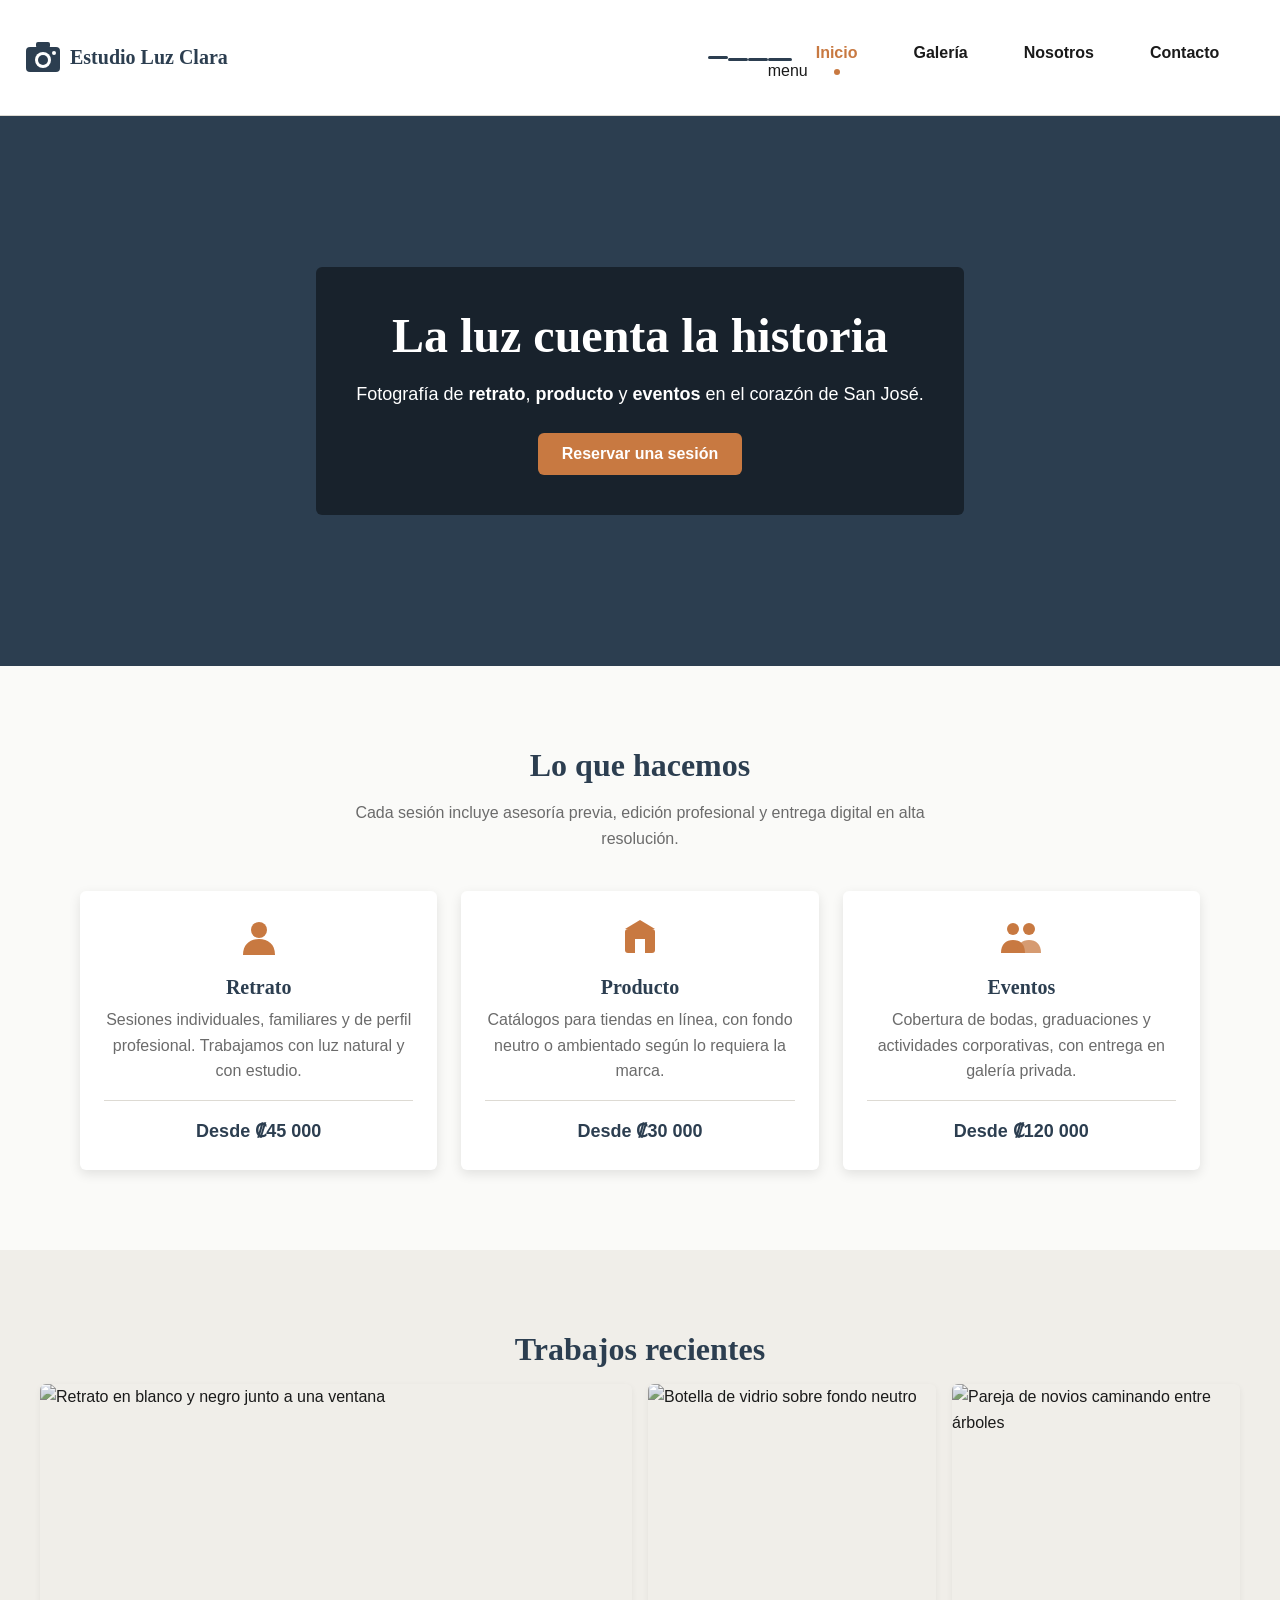
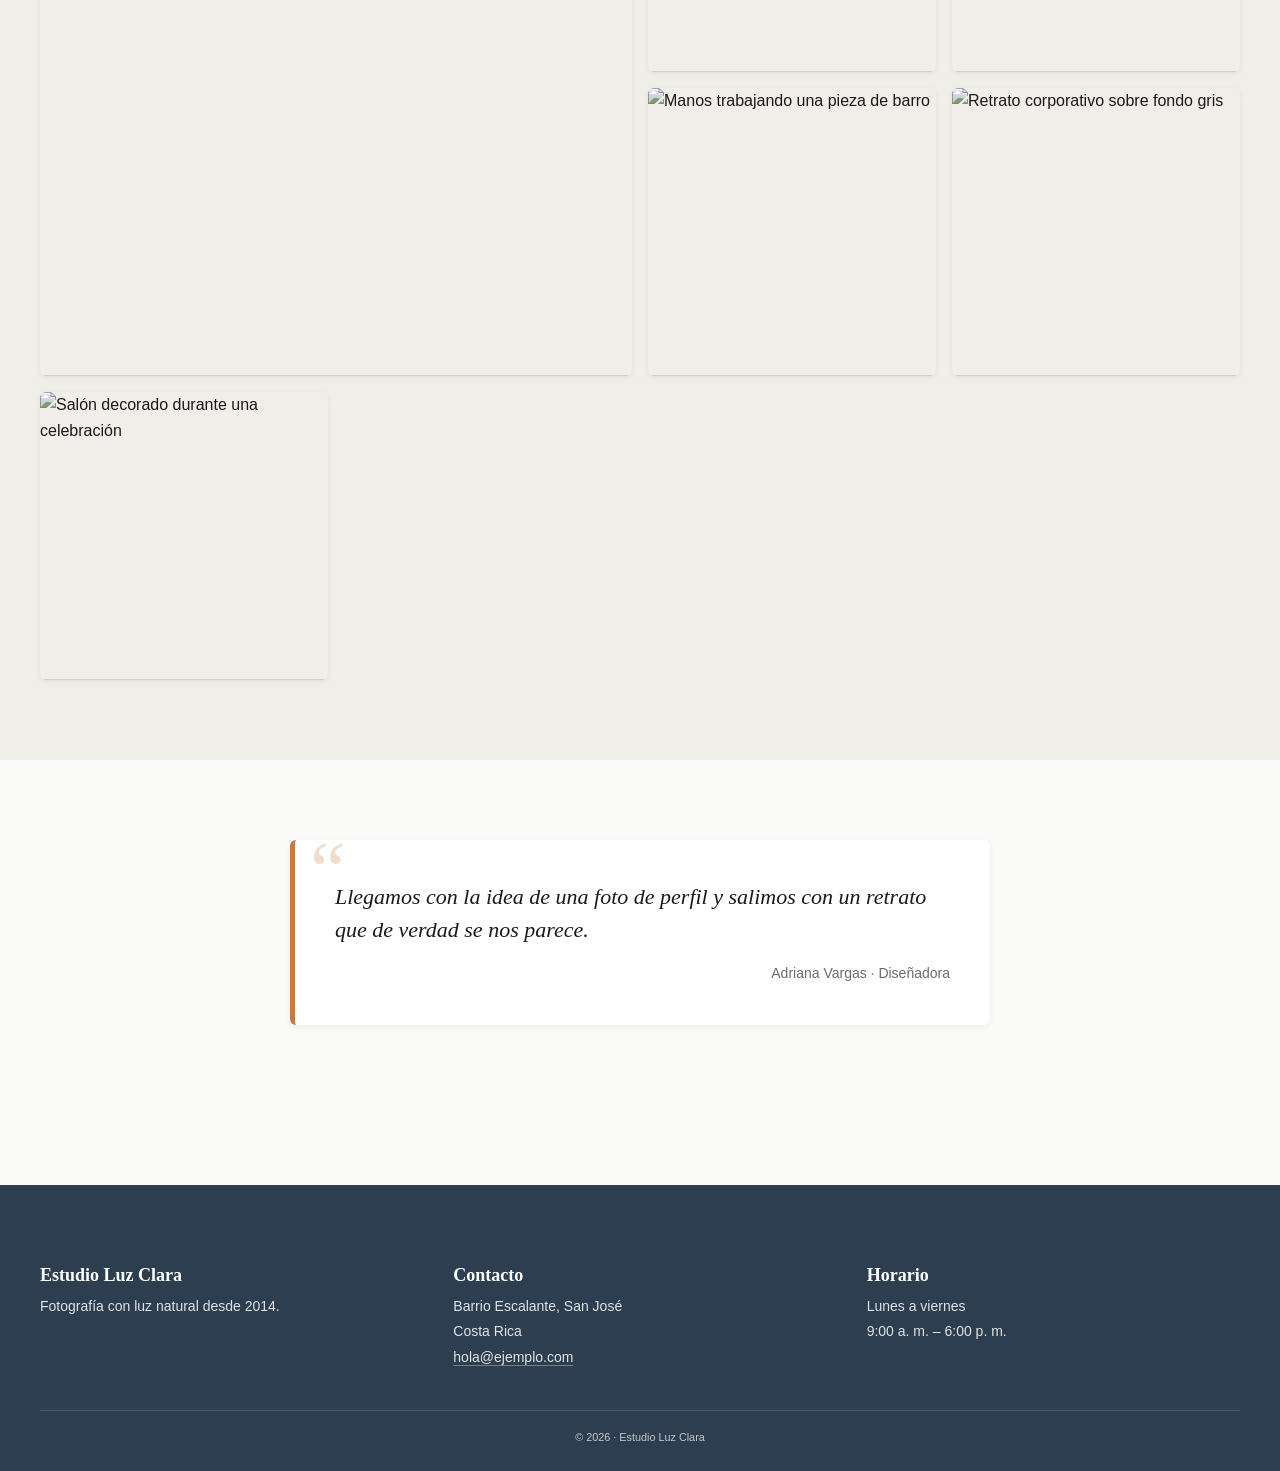
==== unidad-04-responsivo/luz-clara/index.html @ 64410c15 "Agrego imágenes sitio Luz Clara" ====
<!DOCTYPE html>
<html lang="es">

<head>
  <meta charset="UTF-8">
  <meta name="viewport" content="width=device-width, initial-scale=1.0">
  <meta name="author" content="Naomi Cantillo">
  <meta name="description" content="Estudio Luz Clara: fotografía de retrato, producto y eventos en San José.">
  <meta name="keywords" content="fotografía, estudio, retrato, producto, eventos, Costa Rica">

  <title>Inicio | Estudio Luz Clara</title>

  <link rel="icon" href="recursos/favicon.png" type="image/png">
  <link rel="stylesheet" href="css/estilos.css">
</head>

<body>

  <!-- CABECERA · se repite igual en las tres páginas -->
  <header id="cabecera" class="cabecera">

    <a href="index.html" class="logo">
      <!-- LOGO EN SVG · dibujado con código, no es una imagen -->
      <svg class="logo-icono" width="38" height="38" viewBox="0 0 38 38"
           xmlns="http://www.w3.org/2000/svg" role="img"
           aria-label="Logo del Estudio Luz Clara: una cámara fotográfica">
        <rect x="2" y="9" width="34" height="25" rx="4" fill="currentColor"/>
        <rect x="12" y="4" width="14" height="6" rx="2" fill="currentColor"/>
        <circle cx="19" cy="22" r="8" fill="#FFFFFF"/>
        <circle cx="19" cy="22" r="5" fill="currentColor"/>
        <circle cx="30" cy="15" r="2" fill="#FFFFFF"/>
      </svg>
      <span class="logo-texto">Estudio Luz Clara</span>
    </a>

    <nav class="navegacion" aria-label="Navegación principal">
      <input type="checkbox" name="abrir-menu" id="abrir-menu" class="menu-control">
        <label for="abrir-menu" class="menu-boton"></label>
        <span class="menu-barra"></span>
        <span class="menu-barra"></span>
        <span class="menu-barra"></span>
        <span class="menu-barra">menu</span>
    </label>
      <ul class="menu">
        <li><a href="index.html" class="menu-enlace activo">Inicio</a></li>
        <li><a href="galeria.html" class="menu-enlace">Galería</a></li>
        <li><a href="nosotros.html" class="menu-enlace">Nosotros</a></li>
        <li><a href="contacto.html" class="menu-enlace">Contacto</a></li>
      </ul>
    </nav>

  </header>

  <main id="contenido">

    <!-- PORTADA · aquí se practica el fondo y la superposición -->
    <section id="portada" class="portada">
      <!--  MARCADOR DE IMAGEN
           La imagen de fondo se aplica desde el CSS, en la regla .portada
           Coloque en:  recursos/portada.jpg
           Recomendado: 1600 × 900 px, horizontal, con zonas oscuras -->

      <div class="portada-caja">
        <h1 class="portada-titulo">La luz cuenta la historia</h1>
        <p class="portada-bajada">
          Fotografía de <strong>retrato</strong>, <strong>producto</strong>
          y <strong>eventos</strong> en el corazón de San José.
        </p>
        <a href="contacto.html" class="boton boton-principal">Reservar una sesión</a>
      </div>
    </section>

    <!-- SERVICIOS · tres tarjetas · se maquetan con FLEXBOX -->
    <section id="servicios" class="seccion">
      <h2 class="seccion-titulo">Lo que hacemos</h2>
      <p class="seccion-entrada">
        Cada sesión incluye asesoría previa, edición profesional y entrega
        digital en alta resolución.
      </p>

      <div class="fila-servicios">

        <article class="tarjeta">
          <svg class="tarjeta-icono" width="44" height="44" viewBox="0 0 44 44"
               xmlns="http://www.w3.org/2000/svg" role="img"
               aria-label="Icono de retrato">
            <circle cx="22" cy="15" r="8" fill="currentColor"/>
            <path d="M6 40 C6 29 13 24 22 24 C31 24 38 29 38 40 Z" fill="currentColor"/>
          </svg>
          <h3 class="tarjeta-titulo">Retrato</h3>
          <p class="tarjeta-texto">
            Sesiones individuales, familiares y de perfil profesional.
            Trabajamos con luz natural y con estudio.
          </p>
          <p class="tarjeta-precio">Desde ₡45 000</p>
        </article>

        <article class="tarjeta">
          <svg class="tarjeta-icono" width="44" height="44" viewBox="0 0 44 44"
               xmlns="http://www.w3.org/2000/svg" role="img"
               aria-label="Icono de producto">
            <rect x="7" y="14" width="30" height="24" rx="3" fill="currentColor"/>
            <path d="M7 14 L22 5 L37 14 Z" fill="currentColor"/>
            <rect x="17" y="24" width="10" height="14" fill="#FFFFFF"/>
          </svg>
          <h3 class="tarjeta-titulo">Producto</h3>
          <p class="tarjeta-texto">
            Catálogos para tiendas en línea, con fondo neutro o ambientado
            según lo requiera la marca.
          </p>
          <p class="tarjeta-precio">Desde ₡30 000</p>
        </article>

        <article class="tarjeta">
          <svg class="tarjeta-icono" width="44" height="44" viewBox="0 0 44 44"
               xmlns="http://www.w3.org/2000/svg" role="img"
               aria-label="Icono de eventos">
            <circle cx="14" cy="14" r="6" fill="currentColor"/>
            <circle cx="30" cy="14" r="6" fill="currentColor"/>
            <path d="M2 38 C2 29 7 25 14 25 C21 25 26 29 26 38 Z" fill="currentColor"/>
            <path d="M18 38 C18 29 23 25 30 25 C37 25 42 29 42 38 Z" fill="currentColor" opacity="0.75"/>
          </svg>
          <h3 class="tarjeta-titulo">Eventos</h3>
          <p class="tarjeta-texto">
            Cobertura de bodas, graduaciones y actividades corporativas,
            con entrega en galería privada.
          </p>
          <p class="tarjeta-precio">Desde ₡120 000</p>
        </article>

      </div>
    </section>

    <!-- GALERÍA · seis imágenes · se maquetan con CSS GRID -->
    <section id="galeria" class="seccion seccion-alterna">
      <h2 class="seccion-titulo">Trabajos recientes</h2>

      <div class="rejilla-galeria">

        <!--  MARCADOR DE IMAGEN   recursos/foto-1.jpg  ·  800 × 600 px -->
        <figure class="galeria-pieza pieza-destacada">
         <source media="(min-width:1024)" srcset="recursos/foto01-grande.jpg">
         <source media="(min-width:400)" srcset="recursos/foto01-pequeña.jpg">
          <img src="recursos/foto01-grande.jpg" alt="Retrato en blanco y negro junto a una ventana"
               width="800" height="600">
          <figcaption class="galeria-pie">Retrato de estudio · 2026</figcaption>
        </figure>

        <!--  MARCADOR   recursos/foto-2.jpg  ·  600 × 600 px -->
        <figure class="galeria-pieza">
         <source media="(min-width:1024)" srcset="recursos/foto02-grande.jpg">
         <source media="(min-width:400)" srcset="recursos/foto02-pequeña.jpg">
          <img src="recursos/foto02-grande.jpg" alt="Botella de vidrio sobre fondo neutro"
               width="600" height="600">
          <figcaption class="galeria-pie">Producto · Cerámica local</figcaption>
        </figure>

        <!--  MARCADOR   recursos/foto-3.jpg  ·  600 × 600 px -->
        <figure class="galeria-pieza">
        <source media="(min-width:1024)" srcset="recursos/foto03-grande.jpg">
         <source media="(min-width:400)" srcset="recursos/foto03-pequeña.jpg">
          <img src="recursos/foto03-grande.jpg" alt="Pareja de novios caminando entre árboles"
               width="600" height="600">
          <figcaption class="galeria-pie">Boda · Escazú</figcaption>
        </figure>

        <!--  MARCADOR   recursos/foto-4.jpg  ·  600 × 600 px -->
        <figure class="galeria-pieza">
        <source media="(min-width:1024)" srcset="recursos/foto04-grande.jpg">
         <source media="(min-width:400)" srcset="recursos/foto04-pequeña.jpg">
          <img src="recursos/foto04-grande.jpg" alt="Manos trabajando una pieza de barro"
               width="600" height="600">
          <figcaption class="galeria-pie">Documental · Taller</figcaption>
        </figure>

        <!--  MARCADOR   recur3.jpgsos/foto-5.jpg  ·  600 × 600 px -->
        <figure class="galeria-pieza">
          <source media="(min-width:1024)" srcset="recursos/foto05-grande.jpg">
          <source media="(min-width:800)" srcset="recursos/foto05-mediana.jpg">
          <source media="(min-width:400)" srcset="recursos/foto05-pequeña.jpg">
          <img src="recursos/foto05-grande.jpg" alt="Retrato corporativo sobre fondo gris"
               width="600" height="600">
          <figcaption class="galeria-pie">Perfil profesional</figcaption>
        </figure>

        <!--  MARCADOR   recursos/foto-6.jpg  ·  600 × 600 px -->
        <figure class="galeria-pieza">
         <source media="(min-width:1024)" srcset="recursos/foto06-grande">
         <source media="(min-width:400)" srcset="recursos/foto06-grande">
          <img src="recursos/foto06-grande.jpg" alt="Salón decorado durante una celebración"
               width="600" height="600">
          <figcaption class="galeria-pie">Evento corporativo</figcaption>
        </figure>

      </div>
    </section>

    <!-- TESTIMONIO · aquí se practica la cita y el pseudo-elemento -->
    <section id="testimonio" class="seccion">
      <blockquote class="cita">
        <p class="cita-texto">
          Llegamos con la idea de una foto de perfil y salimos con un
          retrato que de verdad se nos parece.
        </p>
        <footer class="cita-autoria">Adriana Vargas · Diseñadora</footer>
      </blockquote>
    </section>

  </main>

  <!-- PIE · se repite igual en las tres páginas -->
  <footer id="pie" class="pie">
    <div class="pie-columnas">

      <div class="pie-bloque">
        <h2 class="pie-titulo">Estudio Luz Clara</h2>
        <p class="pie-texto">Fotografía con luz natural desde 2014.</p>
      </div>

      <div class="pie-bloque">
        <h2 class="pie-titulo">Contacto</h2>
        <address class="pie-datos">
          Barrio Escalante, San José<br>
          Costa Rica<br>
          <a href="mailto:hola@ejemplo.com" class="pie-enlace">hola@ejemplo.com</a>
        </address>
      </div>

      <div class="pie-bloque">
        <h2 class="pie-titulo">Horario</h2>
        <p class="pie-texto">
          Lunes a viernes<br>
          9:00 a. m. – 6:00 p. m.
        </p>
      </div>

    </div>

    <p class="pie-creditos"><small>&copy; 2026 · Estudio Luz Clara</small></p>
  </footer>

</body>

</html>
---- unidad-04-responsivo/luz-clara/css/estilos.css ----
/* ESTUDIO LUZ CLARA · HOJA DE ESTILOS
   Módulo CSTI12002 · Facilitador: Giovanni Antonio Coto Calderón

   PUNTO DE PARTIDA DE LA UNIDAD 4

   Esta es la hoja tal como quedó al terminar la Unidad 3. El sitio
   funciona bien en un monitor de escritorio, pero todavía no está
   adaptado a pantallas pequeñas: eso es lo que se construye a lo largo
   de las sesiones 23 a 28.

   UBICACIÓN:   css/estilos.css
   SE APLICA A: index.html · galeria.html · nosotros.html · contacto.html

   CÓMO LEER ESTE ARCHIVO
   Está ordenado por temas. Cada bloque indica entre paréntesis de qué
   sesión de la Unidad 3 viene lo que se usa, para poder repasar.
   Los comentarios explican QUÉ HACE cada regla y POR QUÉ está escrita
   así, no solo qué propiedad es.

   LO QUE SE LE VA A AGREGAR EN ESTA UNIDAD
     S23  revisión del viewport y de los anchos fluidos
     S24  media queries con enfoque mobile-first
     S25  menú adaptable y hoja de impresión
     S26  imágenes adaptativas con la etiqueta picture
     S27  patrones: Mostly Fluid, Column Drop y Tiny Tweaks
     S28  patrones: Layout Shifter y Off Canvas */


/* ÍNDICE
    1 · Variables y configuración          (S20)
    2 · Reset y base tipográfica           (S11 · S13)
    3 · Contenedores y secciones           (S14)
    4 · Cabecera y menú                    (S12 · S15 · S16)
    5 · Portada                            (S13 · S15)
    6 · Servicios · FLEXBOX                (S16)
    7 · Galería · CSS GRID                 (S17)
    8 · Equipo · CSS GRID                  (S17)
    9 · Dos columnas · FLEXBOX             (S16)
   10 · Listas y glosario                  (S14)
   11 · Cita                               (S12 · S14)
   12 · Tabla                              (S18)
   13 · Formulario                         (S18)
   14 · Botones                            (S18)
   15 · Pie de página                      (S16)
   16 · Movimiento                         (S19)
   17 · Accesibilidad del movimiento       (S19) */


/* 1 · VARIABLES Y CONFIGURACIÓN           tema de la S20

   Una VARIABLE guarda un valor con un nombre, para poder reutilizarlo.
   Se declaran dentro de :root, que representa el elemento <html> y es
   el "ancestro de todos": lo que se declara ahí lo pueden usar todos
   los elementos del documento.

   OJO: La sintaxis tiene dos partes que no se parecen entre sí:
       PARA DECLARARLA ->  --nombre: valor;
       PARA USARLA     ->  propiedad: var(--nombre);

   ¿Para qué sirve? El color principal de este sitio aparece en más de
   quince reglas. Sin variables, cambiarlo significa buscar y editar
   quince lugares —y basta olvidar uno para que el sitio quede
   descuadrado—. Con variables se cambia UNA línea.                     */

:root {

  /*  COLORES  */
  --color-tinta:      #1A1A1A;   /* el texto principal · casi negro */
  --color-suave:      #6B6B6B;   /* texto secundario, pies de foto */
  --color-marca:      #2C3E50;   /* el azul del estudio */
  --color-acento:     #C87941;   /* el terracota de los botones */
  --color-acento-osc: #A45F2E;   /* el mismo terracota, más oscuro */
  --color-fondo:      #FAFAF8;   /* blanco roto · no blanco puro */
  --color-fondo-alt:  #F0EEE9;   /* para alternar secciones */
  --color-linea:      #DDDAD3;   /* bordes y separadores */
  --color-blanco:     #FFFFFF;

  /*  TIPOGRAFÍA  */
  --fuente-titulo: Georgia, 'Times New Roman', serif;
  --fuente-texto:  'Segoe UI', Arial, sans-serif;
  /* OJO: La LISTA DE RESPALDO: si la primera fuente no está disponible,
     el navegador prueba la siguiente. La última SIEMPRE debe ser una
     familia genérica (serif, sans-serif, monospace), porque esa
     siempre existe.                                                  */

  /*  ESPACIADO  */
  --esp-xs: 0.8rem;    /*  8px */
  --esp-sm: 1.6rem;    /* 16px */
  --esp-md: 2.4rem;    /* 24px */
  --esp-lg: 4.0rem;    /* 40px */
  --esp-xl: 8.0rem;    /* 80px */
  /* Usar una escala fija en vez de números al azar hace que todos los
     espacios del sitio guarden relación entre sí. Es lo que hace que
     una página se vea "ordenada" aunque no se sepa explicar por qué. */

  /*  OTROS  */
  --radio:   0.6rem;                            /*  6px */
  --sombra-1: 0 0.2rem 0.6rem rgba(0,0,0,.06);  /* apenas separado */
  --sombra-2: 0 0.4rem 1.2rem rgba(0,0,0,.10);  /* una tarjeta */
  --sombra-3: 0 0.8rem 2.0rem rgba(0,0,0,.16);  /* elemento elevado */
  --transicion: 0.25s ease;
  --ancho-max: 120rem;                          /* 1200px */
}


/* 2 · RESET Y BASE TIPOGRÁFICA           temas de la S11 y la S13 */

/*  EL RESET · va SIEMPRE al inicio de la hoja  */
* {
  /* El ASTERISCO es el "selector universal": alcanza absolutamente
     todos los elementos del documento.                                */

  margin: 0;
  /* Cada navegador pone sus propios márgenes a los títulos, párrafos
     y listas. Son distintos entre navegadores, así que el mismo sitio
     se ve diferente en cada uno. Aquí se ponen todos en cero y a
     partir de este punto cada espacio es una decisión nuestra.        */

  padding: 0;
  /* Lo mismo con el relleno interior. Se nota sobre todo en las
     listas, que traen un relleno a la izquierda para las viñetas.     */

  box-sizing: border-box;
  /* OJO: ESTA LÍNEA ES LA MÁS IMPORTANTE DEL RESET.

     Sin ella, si a una caja le damos  width: 300px  y además
     padding: 20px  y  border: 2px, la caja mide en realidad:
         300 + 20 + 20 + 2 + 2 = 344px
     El width solo controlaba el CONTENIDO, y todo lo demás se sumaba
     por fuera.

     Con border-box, esa caja mide 300px EXACTOS: el relleno y el borde
     se descuentan hacia adentro. Es lo que hace que las medidas sean
     predecibles.                                                      */
}


/*  LA BASE DEL TAMAÑO · la técnica del 62.5%  */
html {
  font-size: 62.5%;
  /* OJO: LA TÉCNICA DEL 62.5% · esto es lo nuevo de hoy

     Por omisión, el navegador usa 16px como tamaño base. El 62.5% de
     16 es exactamente 10.
     Como 1rem equivale al tamaño base, a partir de aquí:

         1rem  = 10px          2.4rem = 24px
         1.6rem = 16px         4rem   = 40px

     ¿Para qué? Para poder pensar en píxeles y escribir en rem sin
     hacer divisiones mentales. Antes, escribir 24px en rem obligaba a
     calcular 24 ÷ 16 = 1.5rem. Ahora es mover la coma: 24px = 2.4rem.

     OJO: SIGUE SIENDO ACCESIBLE: es un PORCENTAJE, no un valor fijo. Si
       alguien configura su navegador en 20px porque necesita letra
       más grande, el 62.5% de 20 son 12.5px y TODO el sitio crece
       proporcionalmente. Eso NO pasaría con  font-size: 10px.         */

  scroll-behavior: smooth;
  /* Hace que los saltos a un ancla se desplacen suavemente en vez de
     saltar de golpe. Es un detalle pequeño que se agradece.           */
}

body {
  font-size: 1.6rem;
  /* OJO: ESTA LÍNEA NO SE PUEDE OLVIDAR.

     El 62.5% dejó la base en 10px. Si no se devuelve el texto a un
     tamaño legible, TODO el sitio queda con letra de 10 píxeles:
     minúscula e ilegible.

     1.6rem = 16px, que es el tamaño de lectura normal.
     Es el error número uno de esta técnica: se aplica el 62.5% y se
     olvida esta línea.                                               */

  font-family: var(--fuente-texto);
  line-height: 1.6;
  /* OJO: SIN UNIDAD, a propósito.
     1.6 significa "1.6 veces el tamaño de fuente de ESTE elemento".
     En un párrafo de 16px da 25.6px de alto de línea; en un título de
     40px daría 64px. Se ajusta solo a cada elemento.
     Si se pusiera un valor fijo como 26px, los títulos grandes se
     verían apretados.                                                 */

  color: var(--color-tinta);
  background-color: var(--color-fondo);
  /* OJO: Ni negro puro sobre blanco puro. Esa combinación tiene tanto
     contraste que cansa la vista en pantalla. Un gris muy oscuro
     sobre un blanco roto se lee mejor durante más tiempo.             */
}


/*  JERARQUÍA DE TÍTULOS  */
h1, h2, h3 {
  font-family: var(--fuente-titulo);
  line-height: 1.2;
  /* Los títulos llevan una altura de línea MENOR que el texto normal.
     Un título de dos renglones con line-height 1.6 se ve desarmado:
     las dos líneas quedan muy separadas.                              */
  color: var(--color-marca);
}

h1 { font-size: 4.8rem; }   /* 48px */
h2 { font-size: 3.2rem; }   /* 32px */
h3 { font-size: 2.0rem; }   /* 20px */
/* OJO: Los tamaños guardan PROPORCIÓN entre sí: cada nivel es
   notoriamente más pequeño que el anterior. Elegir números al azar
   —por ejemplo 48, 44 y 40— produce una página donde no se distingue
   la jerarquía y todo parece del mismo peso.                          */

p {
  margin-bottom: var(--esp-sm);
}

a {
  color: var(--color-acento);
  text-decoration: none;
  /* Se quita el subrayado por omisión, PERO cada tipo de enlace del
     sitio recibe después otra señal visual de que lo es. Dejar un
     enlace sin ninguna marca distintiva es un error de accesibilidad:
     quien no distingue bien los colores no lo percibiría.             */
}

img {
  max-width: 100%;
  height: auto;
  display: block;
  /* Estas tres líneas juntas evitan tres problemas:
       max-width  la imagen nunca desborda su contenedor
       height     mantiene la proporción al encogerse (no se achata)
       display    quita un pequeño espacio en blanco que los navegadores
                  dejan debajo de las imágenes por tratarlas como texto */
}


/* 3 · CONTENEDORES Y SECCIONES           tema de la S14 */

.seccion {
  max-width: var(--ancho-max);
  /* Un ancho MÁXIMO, no un ancho fijo. En una pantalla angosta la
     sección usa todo el espacio disponible; en un monitor grande se
     detiene en 1200px. Una línea de texto de 2000px de ancho es
     imposible de leer: la vista se pierde al saltar de renglón.       */

  margin-left: auto;
  margin-right: auto;
  /* OJO: ESTO ES LO QUE CENTRA el bloque.
     auto significa "repartí el espacio sobrante por igual".
     Solo funciona si el elemento tiene un ancho menor que su
     contenedor: sin el max-width de arriba, auto no tendría nada
     que repartir.                                                     */

  padding: var(--esp-xl) var(--esp-md);
  /* Dos valores: el primero es arriba y abajo, el segundo izquierda y
     derecha. El relleno lateral es lo que impide que el texto quede
     pegado al borde de la pantalla en un teléfono.                    */
}


.seccion-alterna {
  background-color: var(--color-fondo-alt);
  max-width: none;
  /* OJO: Se anula el max-width para que el FONDO ocupe todo el ancho de
     la pantalla. Si no, la franja de color quedaría cortada a 1200px
     y se vería como un recuadro en medio de la página.                */
}

.seccion-alterna > * {
  max-width: var(--ancho-max);
  margin-left: auto;
  margin-right: auto;
  /* Pero el CONTENIDO de esa sección sí se limita y se centra.
     El selector  >  significa "hijo directo": alcanza solo el primer
     nivel de elementos dentro de la sección, no los nietos.
     Resultado: fondo de borde a borde, contenido centrado.            */
}

.seccion-titulo {
  margin-bottom: var(--esp-sm);
  text-align: center;
}

.seccion-entrada {
  max-width: 65ch;
  /* La unidad  ch  equivale al ancho del carácter "0" de la fuente en
     uso. 65ch son unos 65 caracteres por línea, que es el rango donde
     la lectura resulta más cómoda. Más largo, cuesta encontrar el
     inicio del renglón siguiente.                                     */
  margin-left: auto;
  margin-right: auto;
  margin-bottom: var(--esp-lg);
  text-align: center;
  color: var(--color-suave);
}

.pagina-encabezado {
  max-width: var(--ancho-max);
  margin: 0 auto;
  padding: var(--esp-xl) var(--esp-md) var(--esp-lg);
  /* Tres valores: arriba | los lados | abajo.
     Se usa cuando el espacio de arriba y el de abajo deben ser
     distintos.                                                        */
  text-align: center;
}

.pagina-titulo {
  margin-bottom: var(--esp-xs);
}

.pagina-bajada {
  color: var(--color-suave);
  font-size: 1.8rem;
}

.subtitulo {
  margin-top: var(--esp-md);
  margin-bottom: var(--esp-xs);
}


/* 4 · CABECERA Y MENÚ           temas de la S12, S15 y S16 */

.cabecera {
  display: flex;
  flex-direction: column;
  gap: var(--esp-sm);
  /* OJO: ACTIVA FLEXBOX. Se declara en el CONTENEDOR, nunca en los hijos.
     Los hijos directos —el logo y la navegación— se convierten en
     "elementos flexibles" y se colocan en fila automáticamente.       */

  justify-content: space-between;
  /* Controla el EJE PRINCIPAL, que con la dirección por omisión (fila)
     es el HORIZONTAL.
     space-between pega el primer elemento al inicio, el último al
     final, y reparte el sobrante en el medio. Es exactamente lo que
     necesita una cabecera: marca a la izquierda, menú a la derecha.   */

  align-items: center;
  /* Controla el EJE CRUZADO, que con dirección fila es el VERTICAL.
     center los alinea a la misma altura, aunque el logo mida más que
     el texto del menú.

     OJO: RECORDAR: si la dirección fuera  column, estos dos ejes se
       INTERCAMBIAN. Es la confusión más común de Flexbox.             */

  padding: var(--esp-sm) var(--esp-md);
  background-color: var(--color-blanco);
  border-bottom: 0.1rem solid var(--color-linea);

  position: sticky;
  top: 0;
  /* sticky hace que el elemento fluya normal mientras hay espacio, y
     se PEGUE al llegar al borde superior de la ventana.

     OJO: Se prefiere sticky sobre fixed porque NO saca el elemento del
       flujo: no hace falta compensar con un padding-top en el body.
       Con fixed, el contenido se metería debajo de la cabecera.       */

  z-index: 100;
  /* Decide qué elemento queda ENCIMA cuando dos se superponen: a mayor
     número, más al frente. Con 100, la cabecera pasa por encima de
     todo el contenido al desplazar la página.

     OJO: z-index SOLO funciona si el elemento tiene  position  declarado.
       En un elemento normal no hace absolutamente nada.               */
}

.logo {
  display: flex;
  align-items: center;
  gap: var(--esp-xs);
  /* gap pone separación ENTRE los elementos flexibles. Es mejor que
     ponerle margen a cada uno: no agrega espacio antes del primero
     ni después del último, y no hay que compensarlo.                  */
  color: var(--color-marca);
}

.logo-icono {
  color: var(--color-marca);
  /* OJO: EL TRUCO DEL SVG:
     En el HTML, las formas del logo usan  fill="currentColor".
     currentColor significa "el valor actual de la propiedad color".
     Así, cambiando el color aquí cambia el dibujo entero, sin tocar
     el SVG. Es lo que permite reutilizar el mismo icono en distintos
     colores.                                                          */
  transition: transform var(--transicion);
}

.logo:hover .logo-icono {
  transform: rotate(-8deg);
  /* Lee: "cuando el cursor esté sobre el logo, girá el icono".
     El efecto se dispara al pasar por CUALQUIER parte del logo, no
     solo sobre el dibujo: es un área más fácil de acertar.            */
}

.logo-texto {
  font-family: var(--fuente-titulo);
  font-size: 2.0rem;
  font-weight: 700;
}

.navegacion {
  display: flex;
  align-items: center;
  /* El <nav> envuelve al menú. Se declara como contenedor flexible
     para que, si más adelante se le agregara algo al lado del menú
     —un botón de búsqueda, por ejemplo—, quede alineado sin
     necesidad de reescribir nada.                                    */
}

.menu {
  display: flex;
  gap: var(--esp-sm);
  list-style: none;
  /* El menú es una LISTA por su significado —es un conjunto de
     enlaces del mismo nivel— pero no debe VERSE como lista. Por eso
     se quitan las viñetas con list-style.                             */
}

.menu-enlace {
  display: inline-block;
  /* OJO: IMPRESCINDIBLE.
     Un enlace es "inline" por omisión, y los elementos inline IGNORAN
     el relleno vertical. Sin esta línea, el padding de arriba y abajo
     de la regla siguiente no haría ningún efecto y el área para hacer
     clic quedaría del alto exacto del texto.                          */

  padding: var(--esp-xs) var(--esp-sm);
  /* Amplía el ÁREA PULSABLE. No es decorativo: un enlace pequeño es
     difícil de acertar con el dedo en un teléfono.                    */

  color: var(--color-tinta);
  font-weight: 600;
  border-radius: var(--radio);
  transition: background-color var(--transicion), color var(--transicion);
  /* OJO: La transición va en la regla BASE, no dentro de :hover.
     Si se pusiera en :hover, la entrada sería suave pero la salida
     brusca: al quitar el cursor el color volvería de golpe.           */
}

.menu-enlace:hover {
  background-color: var(--color-fondo-alt);
  color: var(--color-marca);
}

.menu-enlace:focus {
  outline: 0.2rem solid var(--color-acento);
  outline-offset: 0.2rem;
  /* OJO: :focus se activa al llegar al enlace con la tecla Tab, sin usar
     el ratón. Es lo que permite navegar el sitio con teclado.
     Quitarlo sin poner otra señal visible deja a esas personas sin
     saber dónde están. Si se quita, hay que reemplazarlo.             */
}

.menu-enlace.activo {
  color: var(--color-acento);
  /* Dos clases en el mismo elemento se escriben juntas y sin espacio:
       .menu-enlace.activo
     significa "el elemento que tenga LAS DOS clases a la vez".
     Marca cuál es la página actual.                                   */
}


/* 5 · PORTADA           temas de la S13 y la S15 */

.portada {
  /*  AQUÍ VA LA IMAGEN DE FONDO
     Descomente la línea siguiente cuando coloque el archivo en
     recursos/portada.jpg                                              */
  background-image: url('../recursos/portada.webp');   /* <- ya activa */

  background-color: var(--color-marca);
  /* Un color de respaldo, por si la imagen no carga o todavía no se
     ha colocado. Así la portada nunca se ve vacía.                    */

  /* OJO: LA RUTA DE LA IMAGEN ES RELATIVA A ESTA HOJA, NO AL HTML.
     Esta hoja está en  css/estilos.css
     La imagen está en  recursos/portada.jpg
     Desde la carpeta css hay que SUBIR un nivel con  ../  y luego
     bajar a recursos. Por eso  ../recursos/portada.jpg
     Escribir  recursos/portada.jpg  la buscaría en css/recursos/ y no
     la encontraría. Es el error más frecuente de este paso.           */

  background-size: cover;
  /* cover  -> la imagen cubre todo el espacio, recortando lo que sobre
     contain -> se ve completa, dejando espacio vacío
     Para una portada casi siempre se quiere cover.                    */

  background-position: center;
  /* Decide qué parte se conserva al recortar. Sin esto, el recorte
     empieza desde la esquina superior izquierda y suele cortar mal.   */

  background-repeat: no-repeat;
  /* Sin esto, una imagen más pequeña que el contenedor se repetiría
     en mosaico.                                                       */

  min-height: 55rem;   /* 550px */
  /* OJO: IMPRESCINDIBLE. Una imagen de fondo NO le da altura al elemento.
     Si el contenedor solo tiene un título y un botón, sin esta línea
     la imagen apenas se asomaría.                                     */

  display: flex;
  align-items: center;
  justify-content: center;
  /* OJO: EL CENTRADO PERFECTO: centrar algo horizontal y verticalmente
     fue un problema difícil durante años. Con Flexbox son dos líneas.
     Aquí centra el bloque de texto dentro de la portada.              */

  padding: var(--esp-md);
  text-align: center;
}

.portada-caja {
  background-color: rgba(0, 0, 0, 0.45);
  /* rgba tiene CUATRO valores: rojo, verde, azul y la OPACIDAD, que va
     de 0 (invisible) a 1 (sólido).

     OJO: LA DIFERENCIA CON  opacity:
         background-color: rgba(0,0,0,.45)  -> solo el FONDO se
             transparenta; el texto encima se ve nítido  <- lo que se busca
         opacity: 0.45                      -> TODO el elemento se
             transparenta, incluido el texto, que quedaría desvaído

     Esta capa oscura es lo que garantiza que el texto blanco se lea
     sobre una fotografía que puede tener zonas claras.                */

  padding: var(--esp-lg);
  border-radius: var(--radio);
  max-width: 70rem;   /* 700px */
}

.portada-titulo {
  color: var(--color-blanco);
  margin-bottom: var(--esp-sm);
}

.portada-bajada {
  color: var(--color-blanco);
  font-size: 1.8rem;
  margin-bottom: var(--esp-md);
}


/* 6 · SERVICIOS · FLEXBOX           tema de la S16

   FLEXBOX organiza elementos a lo largo de UN eje.
   Se usa cuando los elementos deben acomodarse según su contenido.    */

.fila-servicios {
  display: flex;

  gap: var(--esp-md);
  /* Separación uniforme entre las tres tarjetas. */

  flex-wrap: wrap;
  /* OJO: SIN ESTA LÍNEA las tarjetas se comprimirían hasta quedar
     ilegibles al angostar la ventana: el texto se apilaría en columnas
     de dos palabras.
     Con wrap, cuando ya no caben, SALTAN a la línea siguiente.        */
}

.tarjeta {
  flex: 1 1 30rem;
  /* OJO: ESTA LÍNEA ES LA CLAVE DEL COMPORTAMIENTO ADAPTABLE.

     flex es un atajo de tres propiedades, en este orden:
         flex-grow: 1     -> si sobra espacio, crece
         flex-shrink: 1   -> si falta espacio, se encoge
         flex-basis: 30rem -> parte de un tamaño base de 300px

     Resultado: mientras quepan tres tarjetas de 300px, se ven las tres
     en fila. Cuando no caben, la tercera baja sola. Si se angosta más,
     queda una por línea.

     OJO: TODO ESTO SIN MEDIA QUERIES. Esas se estudian en la Unidad 4,
       pero Flexbox ya resuelve buena parte del comportamiento
       adaptable por sí solo.                                          */

  background-color: var(--color-blanco);
  padding: var(--esp-md);
  border-radius: var(--radio);
  box-shadow: var(--sombra-2);
  text-align: center;

  display: flex;
  flex-direction: column;
  /* OJO: La tarjeta es a la vez un elemento flexible (de la fila) y un
     contenedor flexible (de su propio contenido). Un contenedor puede
     estar dentro de otro sin problema.

     Con  column, la dirección cambia a vertical: el icono, el título,
     el texto y el precio se apilan.
     OJO: Y AL CAMBIAR LA DIRECCIÓN, LOS DOS EJES SE INTERCAMBIAN.        */

  transition: transform var(--transicion), box-shadow var(--transicion);
}

.tarjeta-icono {
  color: var(--color-acento);
  margin: 0 auto var(--esp-sm);
  /* Tres valores: arriba | los lados | abajo.
     El  auto  de los lados centra el icono horizontalmente.           */
}

.tarjeta-titulo {
  margin-bottom: var(--esp-xs);
}

.tarjeta-texto {
  color: var(--color-suave);
  flex-grow: 1;
  /* OJO: ESTE ES EL DETALLE QUE ORDENA LA FILA.

     flex-grow: 1 hace que el párrafo absorba todo el espacio vertical
     sobrante de la tarjeta. Como las tres tarjetas tienen distinta
     cantidad de texto, sin esto el precio de cada una quedaría a una
     altura diferente y la fila se vería desordenada.

     Con esta línea, los tres precios quedan alineados al pie.         */
}

.tarjeta-precio {
  font-weight: 700;
  color: var(--color-marca);
  font-size: 1.8rem;
  margin-bottom: 0;
  padding-top: var(--esp-sm);
  border-top: 0.1rem solid var(--color-linea);
}


/* 7 · GALERÍA · CSS GRID           tema de la S17

   OJO: LA DIFERENCIA DE FONDO CON FLEXBOX:
       Flexbox -> UNA dimensión · los elementos se acomodan a lo largo
                 de un eje, según su contenido
       Grid    -> DOS dimensiones · se define una CUADRÍCULA de filas y
                 columnas, y los elementos se colocan en ella

   No compiten: se combinan. La regla práctica del curso es usar Grid
   para el layout general y Flexbox dentro de cada zona.               */

.rejilla-galeria {
  display: grid;
  /* ACTIVA GRID. Igual que Flexbox, se declara en el CONTENEDOR.      */

  grid-template-columns: repeat(auto-fit, minmax(28rem, 1fr));
  /* OJO: ESTA LÍNEA ES LA MÁS POTENTE DE TODA LA HOJA.
     Se lee de adentro hacia afuera:

     minmax(28rem, 1fr)
         "cada columna mide COMO MÍNIMO 280px y COMO MÁXIMO una
          fracción del espacio disponible"

     repeat(auto-fit, ...)
         "creá TANTAS columnas COMO QUEPAN con esa medida"

     JUNTAS SIGNIFICAN:
         "poné todas las columnas de 280px que quepan, y repartí el
          espacio sobrante entre ellas"

     Resultado: en una pantalla ancha se ven 3 o 4 columnas; al
     angostar pasan a 2; y en un teléfono queda 1.

     OJO: SIN UNA SOLA MEDIA QUERY, y mejor que con ellas: no hay puntos
       de quiebre fijos, el ajuste es continuo.                        */

  gap: var(--esp-sm);
  /* La misma propiedad que en Flexbox. Con un valor aplica a filas y
     columnas; con dos  (gap: 20px 12px)  el primero es entre filas.   */
}

/*  LA UNIDAD fr
   fr es una FRACCIÓN del espacio disponible, no un porcentaje.

     grid-template-columns: 1fr 1fr 1fr;   tres columnas iguales
     grid-template-columns: 2fr 1fr;       la primera, el doble
     grid-template-columns: 25rem 1fr;     una fija y otra flexible

   OJO: ¿POR QUÉ fr Y NO PORCENTAJES?
     Con  33.33% 33.33% 33.33%  más un gap, la suma SUPERA el ancho del
     contenedor y aparece una barra de desplazamiento horizontal.
     fr descuenta los gaps automáticamente. Por eso se prefiere.       */

.galeria-pieza {
  position: relative;
  /* OJO: Esto NO mueve la figura. Solo la declara como PUNTO DE
     REFERENCIA para los hijos que se posicionen en absoluto.
     El pie de foto de más abajo se ubica respecto a esta figura, no
     respecto a la página, gracias a esta línea.                       */

  overflow: hidden;
  /* Recorta lo que sobresalga de los límites de la figura. Es lo que
     permite que la imagen se agrande al pasar el cursor sin invadir a
     las figuras vecinas.                                              */

  border-radius: var(--radio);
  box-shadow: var(--sombra-1);
}

.pieza-destacada {
  grid-column: span 2;
  /* "ocupá 2 columnas, desde donde te toque".

     Existe también la forma  grid-column: 1 / 3, que indica desde qué
     línea hasta qué línea. Pero  span  es más legible y no depende de
     la posición: si el elemento se mueve, sigue ocupando dos.

     OJO: SI NO CABE, GRID REACOMODA SOLO. Nunca desborda: reorganiza.
       Es lo que lo hace distinto de las maquetaciones antiguas, donde
       un cálculo mal hecho rompía la página entera.                   */

  grid-row: span 2;   /* y además, 2 filas */
}

.galeria-pieza img {
  width: 100%;
  height: 100%;
  object-fit: cover;
  /* OJO: object-fit: cover RECORTA la imagen por el centro en vez de
     DEFORMARLA. Sin esta línea, imágenes de proporciones distintas se
     estirarían para llenar su celda y las personas de las fotos
     saldrían achatadas.                                               */

  transition: transform 0.4s ease, filter 0.4s ease;
  filter: grayscale(60%);
  /* Un filtro que quita el 60% del color. Da unidad visual a una
     galería con fotos de tonos muy distintos.                         */
}

.galeria-pieza:hover img {
  transform: scale(1.06);
  filter: grayscale(0);
  /* Al pasar el cursor: la imagen se acerca un poco y recupera todo su
     color. Los dos cambios juntos producen la sensación de que la
     fotografía "despierta".

     OJO: El recorte lo hace el  overflow: hidden  de la figura: sin él,
       la imagen ampliada se saldría de su marco.                      */
}

.galeria-pie {
  position: absolute;
  bottom: 0;
  left: 0;
  right: 0;
  /* OJO: absolute ubica el elemento respecto al ancestro posicionado más
     cercano, que aquí es  .galeria-pieza  gracias a su
     position: relative.

     Sin ese relative en el padre, este pie de foto se posicionaría
     respecto al <body> y aparecería en la esquina de la PÁGINA. Es el
     error más frecuente del posicionamiento.

     Al poner  left: 0  y  right: 0  a la vez, el elemento se estira
     de borde a borde.                                                 */

  background-color: rgba(0, 0, 0, 0.65);
  color: var(--color-blanco);
  padding: var(--esp-xs);
  font-size: 1.3rem;
  text-align: center;

  transform: translateY(100%);
  /* Lo desplaza hacia abajo el 100% de su propia altura: queda justo
     fuera de la vista, oculto por el overflow de la figura.           */

  transition: transform var(--transicion);
}

.galeria-pieza:hover .galeria-pie {
  transform: translateY(0);
  /* Al pasar el cursor vuelve a su posición y aparece deslizándose
     desde abajo.                                                      */
}


/* 8 · EQUIPO · CSS GRID           tema de la S17 */

.rejilla-equipo {
  display: grid;
  grid-template-columns: repeat(auto-fit, minmax(24rem, 1fr));
  gap: var(--esp-md);
  /* La misma técnica de la galería, con una medida mínima menor
     (240px) porque las fichas necesitan menos ancho.                  */
}

.ficha {
  background-color: var(--color-blanco);
  padding: var(--esp-md);
  border-radius: var(--radio);
  box-shadow: var(--sombra-1);
  text-align: center;
  transition: transform var(--transicion), box-shadow var(--transicion);
}

.ficha-foto {
  width: 14rem;    /* 140px */
  height: 14rem;
  object-fit: cover;
  border-radius: 50%;
  /* OJO: border-radius: 50% convierte un cuadrado en un CÍRCULO.
     Solo funciona si el elemento es cuadrado: si midiera 140 × 100,
     saldría un óvalo. Por eso el ancho y el alto son iguales.         */

  margin: 0 auto var(--esp-sm);
  border: 0.3rem solid var(--color-fondo-alt);
}

.ficha-nombre {
  margin-bottom: 0.2rem;
}

.ficha-rol {
  color: var(--color-acento);
  font-weight: 600;
  font-size: 1.4rem;
  text-transform: uppercase;
  letter-spacing: 0.1rem;
  /* OJO: text-transform cambia el texto a mayúsculas SIN tocar el HTML.
     La ventaja frente a escribirlo en mayúsculas en el HTML: el texto
     real sigue en minúsculas, así que un lector de pantalla lo lee
     normal en vez de deletrearlo letra por letra.

     OJO: letter-spacing MEJORA la legibilidad en mayúsculas; en
       minúsculas casi siempre la empeora.                             */
  margin-bottom: var(--esp-xs);
}

.ficha-texto {
  color: var(--color-suave);
  font-size: 1.4rem;
  margin-bottom: 0;
}


/* 9 · DOS COLUMNAS · FLEXBOX           tema de la S16 */

.dos-columnas {
  display: flex;
  gap: var(--esp-lg);
  flex-wrap: wrap;
  align-items: flex-start;
  /* align-items controla el eje cruzado (aquí, el vertical).
     flex-start alinea las dos columnas por arriba. Sin esto, el valor
     por omisión (stretch) estiraría ambas a la misma altura, y la
     imagen se deformaría para igualar al texto.                       */
}

.columna-texto {
  flex: 1 1 32rem;
  /* Crece, se encoge, y parte de 320px. Cuando las dos columnas ya no
     caben en esa medida, se apilan solas.                             */
}

.columna-imagen {
  flex: 1 1 32rem;
  margin: 0;
}

.columna-imagen img {
  border-radius: var(--radio);
  box-shadow: var(--sombra-2);
  width: 100%;
}

.imagen-pie {
  margin-top: var(--esp-xs);
  font-size: 1.3rem;
  color: var(--color-suave);
  text-align: center;
  font-style: italic;
}


/* 10 · LISTAS Y GLOSARIO           tema de la S14 */

.direccion {
  font-style: normal;
  /* OJO: La etiqueta <address> viene en CURSIVA por omisión en todos los
     navegadores. Casi nunca es lo que se busca, así que se anula.
     Es un caso típico de estilo por omisión que conviene conocer.    */
  color: var(--color-suave);
  line-height: 1.9;
  margin-bottom: var(--esp-sm);
}

.lista-equipo,
.lista-simple {
  padding-left: var(--esp-md);
  margin-bottom: var(--esp-sm);
  /* OJO: El reset del inicio quitó el relleno de TODAS las listas, y con
     él desaparecieron las viñetas (quedaban fuera del área visible).
     Aquí se devuelve solo a las listas del contenido, dejando el menú
     de la cabecera sin relleno.                                       */
}

.lista-equipo li,
.lista-simple li {
  margin-bottom: var(--esp-xs);
}

.lista-equipo ul {
  padding-left: var(--esp-md);
  margin-top: var(--esp-xs);
  /* La lista anidada recibe su propia sangría, que es lo que hace
     visible que depende de la de arriba.                              */
}

.glosario {
  margin-bottom: var(--esp-sm);
}

.glosario-termino {
  font-weight: 700;
  color: var(--color-marca);
  margin-top: var(--esp-sm);
}

.glosario-definicion {
  margin-left: var(--esp-md);
  color: var(--color-suave);
  /* OJO: La sangría del  dd  es lo que hace visible la relación entre el
     término y su definición. Sin ella, la lista descriptiva se ve como
     una sucesión de párrafos sueltos.                                 */
}


/* 11 · CITA           temas de la S12 y la S14 */

.cita {
  max-width: 70rem;
  margin: 0 auto;
  padding: var(--esp-lg);
  background-color: var(--color-blanco);
  border-left: 0.5rem solid var(--color-acento);
  /* Solo el borde IZQUIERDO. Es la forma clásica de marcar una cita:
     una línea gruesa de color al costado.                             */
  border-radius: var(--radio);
  box-shadow: var(--sombra-1);
  position: relative;
}

.cita::before {
  content: '\201C';
  /* OJO: ::before es un PSEUDO-ELEMENTO: crea un elemento que no existe
     en el HTML, para poder darle estilo.

     OJO: La propiedad  content  es OBLIGATORIA: sin ella no aparece nada,
       aunque el resto de la regla esté bien escrita.

     El valor \201C es el código de la comilla tipográfica de apertura.
     Se escribe así para que no se confunda con las comillas del CSS.  */

  position: absolute;
  top: -1rem;
  left: 1.5rem;
  font-family: var(--fuente-titulo);
  font-size: 8rem;
  color: var(--color-acento);
  opacity: 0.25;
  line-height: 1;
}

.cita-texto {
  font-family: var(--fuente-titulo);
  font-size: 2.2rem;
  font-style: italic;
  line-height: 1.5;
  position: relative;
  /* Este relative levanta el texto por encima de la comilla decorativa,
     para que no quede tapado por ella.                                */
}

.cita-autoria {
  color: var(--color-suave);
  font-size: 1.4rem;
  text-align: right;
}


/* 12 · TABLA           tema de la S18

   Lo que hace profesional a una tabla no es ningún efecto llamativo:
   son cuatro cosas sencillas. Celdas con aire, bordes que no se
   dupliquen, filas alternas y encabezado distinguible.                */

.tabla-envoltorio {
  overflow-x: auto;
  /* Si la tabla no cabe en la pantalla, este contenedor le da su
     PROPIA barra de desplazamiento horizontal, en vez de romper el
     diseño de toda la página. Es la solución más simple para tablas
     anchas en pantallas angostas.                                     */
  margin-bottom: var(--esp-md);
}

.tabla {
  width: 100%;
  border-collapse: collapse;
  /* OJO: IMPRESCINDIBLE. Sin esta línea, cada celda dibuja su propio
     borde y entre dos celdas contiguas quedan DOS líneas juntas, con
     un espacio entre ellas. collapse las fusiona en una sola.

     Es el primer ajuste que necesita cualquier tabla.                 */
  background-color: var(--color-blanco);
  border-radius: var(--radio);
  overflow: hidden;
  box-shadow: var(--sombra-1);
}

.tabla-titulo {
  padding: var(--esp-sm);
  font-weight: 600;
  text-align: left;
  color: var(--color-suave);
  font-size: 1.4rem;
  /* El  caption  es el título accesible de la tabla: los lectores de
     pantalla lo anuncian antes de leer los datos, para que se sepa
     qué se está por escuchar.                                         */
}

.tabla th,
.tabla td {
  padding: var(--esp-sm);
  /* OJO: Sin relleno, el texto queda pegado a las líneas y la tabla
     resulta ilegible aunque los datos sean correctos.                 */
  border-bottom: 0.1rem solid var(--color-linea);
  text-align: left;
}

.tabla thead th {
  background-color: var(--color-marca);
  color: var(--color-blanco);
  font-size: 1.4rem;
  text-transform: uppercase;
  letter-spacing: 0.05rem;
}

.tabla tbody tr:nth-child(even) {
  background-color: var(--color-fondo);
  /* OJO: :nth-child(even) alcanza las filas PARES.
     Produce el efecto "cebra", que ayuda a seguir una fila con la
     vista en una tabla ancha.

     OJO: Se cuentan las filas del  tbody: la del encabezado no entra en
       la cuenta porque está en otro grupo.                            */
}

.tabla tbody tr:hover {
  background-color: var(--color-fondo-alt);
  /* Resalta la fila bajo el cursor. Tampoco es decorativo: en una
     tabla de cuatro columnas, ayuda a no perder el renglón al leer de
     izquierda a derecha.                                              */
}

.tabla tfoot td {
  background-color: var(--color-fondo-alt);
  font-style: italic;
  font-size: 1.4rem;
  border-top: 0.2rem solid var(--color-marca);
  /* El borde superior más grueso separa visualmente el pie del
     contenido de la tabla.                                            */
}


/* 13 · FORMULARIO           tema de la S18 */

.formulario {
  max-width: 70rem;
  margin: 0 auto;
}

.grupo {
  border: 0.1rem solid var(--color-linea);
  border-radius: var(--radio);
  padding: var(--esp-md);
  margin-bottom: var(--esp-md);
  background-color: var(--color-blanco);
}

.grupo-titulo {
  font-family: var(--fuente-titulo);
  font-weight: 700;
  color: var(--color-marca);
  padding: 0 var(--esp-xs);
  font-size: 1.8rem;
}

.grupo-opciones {
  border: none;
  padding: var(--esp-sm) 0 0;
  margin-bottom: 0;
}

.campo {
  margin-bottom: var(--esp-sm);
}

.campo-etiqueta {
  display: block;
  margin-bottom: 0.4rem;
  font-weight: 600;
  font-size: 1.4rem;
  /* OJO: display: block coloca la etiqueta ARRIBA del campo, no a su
     lado. Es la disposición que mejor funciona en pantallas angostas
     y no requiere ningún ajuste adicional.                            */
}

.campo-entrada {
  width: 100%;
  padding: var(--esp-xs) var(--esp-sm);
  border: 0.1rem solid var(--color-linea);
  border-radius: var(--radio);
  font-size: 1.6rem;

  font-family: inherit;
  /* OJO: IMPRESCINDIBLE Y POCO CONOCIDO.
     Los campos de formulario NO heredan la tipografía del body por
     omisión: usan la fuente que trae el sistema operativo. Sin esta
     línea, el formulario se ve con una tipografía distinta a la del
     resto del sitio, como si fuera de otra página.

     COMPROBARLO: comentar esta línea, guardar y recargar. Se nota de
     inmediato.                                                        */

  background-color: var(--color-fondo);
  transition: border-color var(--transicion), box-shadow var(--transicion);
}

.campo-entrada:focus {
  outline: none;
  border-color: var(--color-acento);
  box-shadow: 0 0 0 0.3rem rgba(200, 121, 65, 0.18);
  /* OJO: LA REGLA DE ORO: se quita el contorno por omisión PERO se
     sustituye por otra señal claramente visible, en este caso un halo
     de color alrededor del campo.

     Quitar el outline sin reemplazo —escribir  outline: none  a
     secas— deja a quien navega con la tecla Tab sin saber en qué campo
     está. Es uno de los daños de accesibilidad más frecuentes en la
     web, y se comete casi siempre sin mala intención.                 */
}

.campo-ayuda {
  display: block;
  margin-top: 0.4rem;
  font-size: 1.3rem;
  color: var(--color-suave);
}

.opcion {
  margin-bottom: var(--esp-xs);
  display: flex;
  align-items: center;
  gap: var(--esp-xs);
  /* Flexbox también sirve para alinear una casilla con su etiqueta.
     align-items: center las deja a la misma altura, sin importar el
     tamaño del texto.                                                 */
}

.opcion-marca {
  width: 1.8rem;
  height: 1.8rem;
  accent-color: var(--color-acento);
  /* accent-color colorea las casillas y los círculos de opción con el
     color de la marca, sin tener que rehacerlos desde cero.           */
  cursor: pointer;
}

.opcion-etiqueta {
  font-size: 1.5rem;
  cursor: pointer;
  /* La mano indica que también se puede hacer clic en el texto, no
     solo en la casilla. Eso ya funciona gracias al atributo  for  del
     HTML; el cursor lo hace evidente.                                 */
}

.fila-botones {
  display: flex;
  gap: var(--esp-sm);
  justify-content: flex-end;
  /* Los dos botones juntos y alineados a la derecha, que es donde se
     espera encontrarlos al terminar de llenar un formulario.          */
  margin-bottom: 0;
}


/* 14 · BOTONES           tema de la S18 */

.boton {
  display: inline-block;
  padding: var(--esp-xs) var(--esp-md);
  border: none;
  border-radius: var(--radio);
  font-family: inherit;
  font-size: 1.6rem;
  font-weight: 600;
  cursor: pointer;
  /* La mano indica que el elemento es pulsable. Un <button> ya la
     muestra en la mayoría de navegadores, pero un <a> con aspecto de
     botón NO: conviene declararla siempre para que las dos cosas se
     comporten igual.                                                  */
  transition: background-color var(--transicion), transform var(--transicion);
}

.boton-principal {
  background-color: var(--color-acento);
  color: var(--color-blanco);
}

.boton-principal:hover {
  background-color: var(--color-acento-osc);
  transform: translateY(-0.2rem);
  /* Sube dos píxeles al pasar el cursor. Es un movimiento mínimo, pero
     suficiente para que el botón se sienta "vivo".                    */
}

.boton-principal:active {
  transform: translateY(0);
  /* Al MANTENERLO pulsado vuelve a su sitio, como si se hundiera.
     Confirma que la pulsación se registró.                            */
}

.boton-secundario {
  background-color: var(--color-fondo-alt);
  color: var(--color-tinta);
}

.boton-secundario:hover {
  background-color: var(--color-linea);
}

.boton:focus {
  outline: 0.2rem solid var(--color-marca);
  outline-offset: 0.2rem;
}

/* OJO: LOS TRES ESTADOS SON NECESARIOS Y CADA UNO DICE ALGO DISTINTO:
     :hover   "esto se puede pulsar"      -> para quien usa ratón
     :active  "lo estás pulsando ahora"   -> confirma la acción
     :focus   "estás aquí"                -> PARA QUIEN USA TECLADO

   Omitir :focus deja fuera a quien navega con Tab.                    */


/* 15 · PIE DE PÁGINA · FLEXBOX           tema de la S16 */

.pie {
  background-color: var(--color-marca);
  color: var(--color-blanco);
  padding: var(--esp-xl) var(--esp-md) var(--esp-md);
  margin-top: var(--esp-xl);
}

.pie-columnas {
  max-width: var(--ancho-max);
  margin: 0 auto;
  display: flex;
  flex-wrap: wrap;
  gap: var(--esp-lg);
  justify-content: space-between;
  /* Las tres columnas se reparten el ancho, con los extremos pegados a
     los bordes. Al angostar la ventana, flex-wrap las apila.          */
}

.pie-bloque {
  flex: 1 1 25rem;
}

.pie-titulo {
  color: var(--color-blanco);
  font-size: 1.8rem;
  margin-bottom: var(--esp-xs);
}

.pie-texto,
.pie-datos {
  font-size: 1.4rem;
  font-style: normal;
  /* OJO: La etiqueta  <address>  viene en cursiva por omisión en todos
     los navegadores. Casi nunca es lo que se quiere, así que se anula
     con  font-style: normal.                                          */
  opacity: 0.85;
  line-height: 1.8;
}

.pie-enlace {
  color: var(--color-blanco);
  border-bottom: 0.1rem solid rgba(255, 255, 255, 0.4);
  /* OJO: Se quitó el subrayado en la regla general de los enlaces, así
     que aquí se pone OTRA señal: un borde inferior tenue. Un enlace
     sin ninguna marca distintiva no se reconoce como tal.             */
  transition: border-color var(--transicion);
}

.pie-enlace:hover {
  border-bottom-color: var(--color-blanco);
}

.pie-creditos {
  max-width: var(--ancho-max);
  margin: var(--esp-lg) auto 0;
  padding-top: var(--esp-sm);
  border-top: 0.1rem solid rgba(255, 255, 255, 0.2);
  text-align: center;
  font-size: 1.3rem;
  opacity: 0.7;
  margin-bottom: 0;
}


/* 16 · MOVIMIENTO           tema de la S19

   Hay dos formas de producir movimiento en CSS:

     transition  necesita un EVENTO que dispare el cambio, como pasar
                 el cursor o llegar con el teclado
     animation   se ejecuta SOLA, sin que nadie haga nada              */

/*  EFECTO DE ELEVACIÓN EN TARJETAS Y FICHAS  */
.tarjeta:hover,
.ficha:hover {
  transform: translateY(-0.6rem);
  box-shadow: var(--sombra-3);
  /* Dos cambios que van juntos: el elemento sube Y su sombra crece.
     Si solo subiera, se vería como un salto; si solo creciera la
     sombra, se vería como un parpadeo. Juntos producen la sensación de
     que la tarjeta se acerca.

     OJO: SE USA transform Y NO margin:
       transform NO altera el espacio que ocupa el elemento, así que
       los vecinos no se mueven y la página no se reacomoda. Con
       margin-top: -6px la tarjeta también subiría, pero empujaría a
       las demás y toda la fila temblaría.                             */
}

/*  ANIMACIÓN DE ENTRADA  */
@keyframes aparecer {
  /* @keyframes define un GUION con nombre. Aquí describe:
     "empezá invisible y 20px más abajo, y terminá visible en tu sitio".

     OJO: Definir la animación NO la ejecuta. Solo se activa cuando algún
       selector la invoca con la propiedad  animation.                 */
  from {
    opacity: 0;
    transform: translateY(2rem);
  }
  to {
    opacity: 1;
    transform: translateY(0);
  }
}

.tarjeta {
  animation: aparecer 0.6s ease-out backwards;
  /*         nombre | duración | ritmo | relleno

     backwards hace que el elemento tome el estado inicial (invisible)
     ANTES de que empiece la animación. Sin eso, durante el retardo de
     la regla siguiente la tarjeta se vería un instante antes de
     desaparecer y volver a aparecer.                                  */
}

.fila-servicios .tarjeta:nth-child(1) { animation-delay: 0s; }
.fila-servicios .tarjeta:nth-child(2) { animation-delay: 0.12s; }
.fila-servicios .tarjeta:nth-child(3) { animation-delay: 0.24s; }
/* OJO: EL RETARDO ESCALONADO.
   Las tres tarjetas aparecen una tras otra en vez de todas a la vez.
   El efecto en cascada se percibe más cuidado y cuesta tres líneas.

   Usa :nth-child, la pseudo-clase de posición: (1) es la primera,
   (2) la segunda, y así.                                              */

/*  ANIMACIÓN EN BUCLE · con mucha moderación  */
@keyframes latido {
  0%, 100% { transform: scale(1); }
  50%      { transform: scale(1.06); }
  /* Con PORCENTAJES se definen varios momentos, no solo el inicio y el
     final.
     OJO: 0% y 100% comparten el mismo valor para que el ciclo sea
       continuo: al terminar, el elemento está donde empezó y el ciclo
       siguiente arranca sin salto.                                    */
}

.menu-enlace.activo::after {
  content: '';
  /* Un pseudo-elemento vacío que sirve solo como forma: el puntito
     bajo el enlace de la página actual.                              */
  display: block;
  width: 0.6rem;
  height: 0.6rem;
  border-radius: 50%;
  background-color: var(--color-acento);
  margin: 0.3rem auto 0;
  animation: latido 2.5s ease-in-out infinite;
  /*                                   se repite sin fin            */
}

/* OJO: EL CRITERIO SOBRE LAS ANIMACIONES EN BUCLE
   Una animación que nunca se detiene tiene un costo: compite por la
   atención de quien lee, consume batería y puede resultar molesta.

   Por eso se usa con moderación:
     OK UN elemento pequeño que marca algo (este puntito)
     NO Varios elementos animándose a la vez
     NO Algo que la persona necesita leer con calma

   En este sitio se anima UN puntito de 6px. Si se animaran las seis
   fotos de la galería, la página resultaría agotadora.                */


/* 18 · PÁGINA DE GALERÍA           temas de la S16 y la S17

   OJO: CÓMO USAR ESTE BLOQUE
     Copie todo lo que sigue y péguelo al FINAL de css/estilos.css,
     justo ANTES del bloque de accesibilidad del movimiento
     (@media prefers-reduced-motion).

     OJO: POR QUÉ ANTES DE ESE BLOQUE Y NO DESPUÉS
       Esa regla desactiva las animaciones para quien lo haya pedido en
       su sistema. Como en CSS, a igual especificidad, GANA LA ÚLTIMA
       regla escrita, si este bloque quedara después, sus transiciones
       volverían a activarse y anularían esa protección.

     Todo lo de aquí usa las mismas variables ya declaradas en :root, así
     que no hay que tocar nada más del archivo original. */


/*  18.1 · LAS CIFRAS · CSS GRID  */

.rejilla-cifras {
  display: grid;
  grid-template-columns: repeat(auto-fit, minmax(20rem, 1fr));
  /* La misma técnica de la galería de la portada, con un mínimo menor
     (200px) porque cada cifra ocupa poco.

     Se reparte sola: cuatro columnas en pantalla ancha, dos en tableta
     y una en teléfono. Sin media queries.                             */
  gap: var(--esp-md);
  text-align: center;
}

.cifra {
  padding: var(--esp-md) var(--esp-sm);
  background-color: var(--color-blanco);
  border-radius: var(--radio);
  box-shadow: var(--sombra-1);
  border-top: 0.4rem solid var(--color-acento);
  /* Solo el borde SUPERIOR. Un detalle de color que une visualmente las
     cuatro tarjetas sin recargarlas con un marco completo.            */
}

.cifra-numero {
  font-family: var(--fuente-titulo);
  font-size: 4.2rem;
  font-weight: 700;
  color: var(--color-marca);
  line-height: 1;
  /* OJO: line-height: 1 en un número grande.
     El valor heredado del body (1.6) dejaría demasiado espacio arriba y
     abajo de la cifra, y se vería flotando dentro de su tarjeta.      */
  margin-bottom: var(--esp-xs);
}

.cifra-texto {
  color: var(--color-suave);
  font-size: 1.4rem;
  text-transform: uppercase;
  letter-spacing: 0.08rem;
  margin-bottom: 0;
  /* OJO: margin-bottom: 0 anula el margen que la regla general de los
     párrafos les da. Al ser el último elemento de la tarjeta, ese
     margen dejaría un hueco desigual en la parte de abajo.            */
}


/*  18.2 · LAS ETIQUETAS DE CATEGORÍA · FLEXBOX  */

.fila-etiquetas {
  display: flex;
  flex-wrap: wrap;
  gap: var(--esp-sm);
  justify-content: center;
  /* justify-content centra en el EJE PRINCIPAL, que con la dirección
     por omisión (fila) es el horizontal.

     OJO: Se usa Flexbox y no Grid porque las etiquetas tienen ANCHOS
       DISTINTOS según su texto: "Retrato" es más corta que "Todo el
       trabajo". Flexbox deja que cada una mida lo que necesita; Grid
       las forzaría a todas al mismo ancho.

     Es un buen ejemplo de la regla práctica: cuando el CONTENIDO manda,
     Flexbox; cuando manda el CONTENEDOR, Grid.                        */

  list-style: none;
  /* Es una lista por su significado —un conjunto de enlaces del mismo
     nivel— pero no debe verse como tal.                               */

  margin-bottom: var(--esp-md);
}

.etiqueta {
  display: inline-block;
  /* OJO: IMPRESCINDIBLE.
     Un enlace es "inline" por omisión y los elementos inline IGNORAN el
     relleno vertical. Sin esta línea, el padding de arriba y abajo de
     la regla siguiente no haría nada y la etiqueta quedaría aplastada. */

  padding: var(--esp-xs) var(--esp-md);
  background-color: var(--color-blanco);
  border: 0.1rem solid var(--color-linea);
  border-radius: 3rem;
  /* Un radio muy grande convierte el rectángulo en una cápsula. Como es
     mayor que la mitad de la altura del elemento, los extremos quedan
     completamente redondeados.                                        */

  color: var(--color-tinta);
  font-size: 1.4rem;
  font-weight: 600;
  transition: background-color var(--transicion),
              color var(--transicion),
              border-color var(--transicion);
  /* OJO: La transición va en la regla BASE, no dentro de :hover.
     Si se pusiera en :hover, la entrada sería suave pero la salida
     brusca: al quitar el cursor el color volvería de golpe.           */
}

.etiqueta:hover {
  background-color: var(--color-acento);
  border-color: var(--color-acento);
  color: var(--color-blanco);
}

.etiqueta:focus {
  outline: 0.2rem solid var(--color-marca);
  outline-offset: 0.2rem;
  /* OJO: :focus se activa al llegar con la tecla Tab. Es lo que permite
     recorrer las categorías sin ratón. Quitarlo sin poner otra señal
     visible deja a esas personas sin saber dónde están.               */
}


/*  18.3 · EL MOSAICO · CSS GRID con piezas de distinto tamaño  */

.mosaico {
  display: grid;

  grid-template-columns: repeat(auto-fit, minmax(24rem, 1fr));
  /* Tantas columnas de 240px como quepan. En una pantalla ancha salen
     cuatro; al angostar, tres, dos y finalmente una.                  */

  grid-auto-rows: 22rem;
  /* OJO: ESTA LÍNEA ES NUEVA EN EL CURSO.

     grid-template-rows define filas CONCRETAS. Pero aquí no sabemos
     cuántas filas habrá: depende de cuántas piezas quepan por fila, y
     eso cambia con el ancho de la ventana.

     grid-auto-rows dice: "toda fila que se cree automáticamente medirá
     220px de alto". Es lo que hace posible que las piezas que ocupan
     dos filas midan exactamente el doble.                             */

  grid-auto-flow: dense;
  /* OJO: TAMBIÉN NUEVA, Y RESUELVE UN PROBLEMA CONCRETO.

     Al mezclar piezas de distintos tamaños quedan HUECOS: si en una
     fila sobra una sola celda y la pieza siguiente ocupa dos, esa pieza
     baja y deja el hueco vacío.

     Con  dense, Grid busca hacia atrás una pieza más pequeña que sí
     quepa y la coloca ahí. El mosaico queda compacto.

     OJO: EL PRECIO: cambia el ORDEN VISUAL respecto del orden del HTML.
       Para una galería es aceptable —el orden de las fotos no comunica
       nada—, pero NO se debe usar donde la secuencia importe, como en
       una lista de pasos. Y conviene recorrer la página con Tab: el
       orden de lectura sigue siendo el del HTML.                      */

  gap: var(--esp-sm);
}

/*  Las piezas de tamaño especial  */

.pieza-ancha {
  grid-column: span 2;
  /* "ocupá 2 columnas, desde donde te toque".

     Existe también la forma  grid-column: 1 / 3, que indica de qué
     línea a qué línea. Pero  span  es más legible y no depende de la
     posición: si la pieza se mueve, sigue ocupando dos.

     OJO: El error de conteo más frecuente es con la otra forma: en
       1 / 3  el segundo número es la línea DONDE TERMINA, no la última
       columna que ocupa.                                              */
}

.pieza-alta {
  grid-row: span 2;
  /* Lo mismo, pero hacia abajo. Aquí es donde importa el
     grid-auto-rows de arriba: sin una altura de fila definida, "dos
     filas" no significaría nada concreto.                             */
}

.pieza-grande {
  grid-column: span 2;
  grid-row: span 2;
  /* Un bloque de 2 × 2 celdas.

     OJO: SI NO CABE, GRID REACOMODA SOLO. Nunca desborda: reorganiza.
       Es lo que lo hace distinto de las maquetaciones antiguas con
       float, donde un cálculo mal hecho rompía la página entera.
       Se comprueba angostando la ventana: cuando solo caben dos
       columnas, esta pieza ocupa el ancho completo.                   */
}


/*  18.4 · LA PIEZA · imagen con pie superpuesto  */

.pieza {
  position: relative;
  /* OJO: Esto NO mueve la figura. Solo la declara como PUNTO DE
     REFERENCIA para los hijos que se posicionen en absoluto.

     El pie de foto de más abajo se ubica respecto a ESTA figura, no
     respecto a la página, gracias a esta línea. Sin ella aparecería en
     la esquina del documento: es el error más frecuente del
     posicionamiento.                                                  */

  overflow: hidden;
  /* Recorta lo que sobresalga de los límites de la figura. Es lo que
     permite ampliar la imagen al pasar el cursor sin invadir a las
     piezas vecinas, y lo que mantiene el pie oculto hasta que se
     necesita.                                                         */

  border-radius: var(--radio);
  box-shadow: var(--sombra-1);
  margin: 0;
  /* OJO: La etiqueta <figure> trae márgenes laterales generosos por
     omisión en todos los navegadores. El reset del inicio ya los quitó,
     pero se declara aquí de nuevo por claridad.                       */

  background-color: var(--color-fondo-alt);
  /* Un color de respaldo mientras la imagen carga, o si no existe. Sin
     esto, la celda se ve transparente y el mosaico parece incompleto. */
}

.pieza img {
  width: 100%;
  height: 100%;
  object-fit: cover;
  /* OJO: object-fit: cover RECORTA la imagen por el centro en vez de
     DEFORMARLA.

     Es imprescindible aquí: las piezas tienen proporciones muy
     distintas —cuadradas, anchas, altas— y las fotos originales
     también. Sin esta línea, cada imagen se estiraría para llenar su
     celda y las personas saldrían achatadas o alargadas.              */

  display: block;
  /* Quita el pequeño espacio en blanco que los navegadores dejan bajo
     las imágenes por tratarlas como texto en línea.                   */

  transition: transform 0.5s ease, filter 0.5s ease;
  filter: grayscale(45%) brightness(0.95);
  /* Dos filtros a la vez, separados por ESPACIO (no por coma).
     Quitan parte del color y bajan un poco el brillo, lo que da unidad
     visual a un mosaico con fotos de tonos muy distintos.             */
}

.pieza:hover img {
  transform: scale(1.08);
  filter: grayscale(0) brightness(1);
  /* Al pasar el cursor la imagen se acerca y recupera todo su color.
     Los dos cambios juntos producen la sensación de que la fotografía
     "despierta".

     OJO: SE USA transform Y NO width/height:
       transform NO altera el espacio que ocupa el elemento, así que
       las piezas vecinas no se mueven y el mosaico no tiembla.        */
}


/*  18.5 · EL PIE DE LA PIEZA · aparece al pasar el cursor  */

.pieza-info {
  position: absolute;
  bottom: 0;
  left: 0;
  right: 0;
  /* OJO: absolute ubica el elemento respecto al ancestro posicionado más
     cercano, que aquí es  .pieza  gracias a su position: relative.

     Al declarar  left: 0  y  right: 0  a la vez, el elemento se estira
     de borde a borde sin necesidad de darle un ancho.                 */

  display: flex;
  flex-direction: column;
  gap: 0.2rem;
  /* Con column, el título y la categoría se apilan.
     OJO: Al cambiar la dirección, los dos ejes se INTERCAMBIAN: si aquí
       se usara align-items, centraría en HORIZONTAL, no en vertical.  */

  background: linear-gradient(
    to top,
    rgba(0, 0, 0, 0.85),
    rgba(0, 0, 0, 0.55) 70%,
    rgba(0, 0, 0, 0)
  );
  /* OJO: UN DEGRADADO, no un color plano.
     linear-gradient produce una transición suave entre colores. Aquí va
     de negro casi opaco abajo a transparente arriba, así que el pie se
     funde con la imagen en vez de cortarla con una línea dura.

     La dirección  to top  indica hacia dónde avanza el degradado.
     El  70%  marca en qué punto del recorrido se alcanza ese color.   */

  color: var(--color-blanco);
  padding: var(--esp-md) var(--esp-sm) var(--esp-sm);

  transform: translateY(100%);
  /* Lo desplaza hacia abajo el 100% de su PROPIA altura: queda justo
     fuera de la vista, oculto por el overflow: hidden de la pieza.    */

  transition: transform var(--transicion);
}

.pieza:hover .pieza-info,
.pieza:focus-within .pieza-info {
  transform: translateY(0);
  /* Vuelve a su posición y aparece deslizándose desde abajo.

     OJO: :focus-within ES IMPORTANTE Y SUELE OLVIDARSE.
       Significa "cuando este elemento o CUALQUIERA DE SUS HIJOS tenga
       el foco". Sin esta segunda línea, quien navega con la tecla Tab
       nunca vería el pie de foto: el efecto solo funcionaría con ratón.

       Es el tipo de detalle que convierte un efecto bonito en un
       efecto accesible.                                               */
}

.pieza-titulo {
  font-family: var(--fuente-titulo);
  font-size: 1.7rem;
  font-weight: 700;
}

.pieza-categoria {
  font-size: 1.2rem;
  text-transform: uppercase;
  letter-spacing: 0.1rem;
  color: var(--color-acento);
  /* OJO: text-transform pasa a mayúsculas SIN tocar el HTML. La ventaja:
     el texto real sigue en minúsculas, así que un lector de pantalla lo
     lee normal en vez de deletrearlo.

     OJO: letter-spacing MEJORA la legibilidad en mayúsculas; en minúsculas
       casi siempre la empeora.                                        */
}


/*  18.6 · LAS REJILLAS POR CATEGORÍA  */

.rejilla-categoria {
  display: grid;
  grid-template-columns: repeat(auto-fit, minmax(26rem, 1fr));
  gap: var(--esp-sm);
  /* Más simple que el mosaico: todas las piezas del mismo tamaño, sin
     span ni dense. Se apoya en la misma clase .pieza, que ya trae el
     recorte, la sombra y el efecto al pasar el cursor.

     OJO: Reutilizar .pieza en vez de escribir reglas nuevas es lo que
       mantiene el sitio coherente. Si mañana se cambia el efecto de las
       piezas, cambia en los dos lugares a la vez.                     */
}

.rejilla-categoria .pieza {
  aspect-ratio: 4 / 3;
  /* OJO: PROPIEDAD NUEVA Y MUY ÚTIL.

     Fija la PROPORCIÓN del elemento: por cada 4 de ancho, 3 de alto.
     La altura se calcula sola a partir del ancho que le toque.

     Antes de que existiera, conseguir esto requería un truco con
     padding en porcentaje que costaba explicar. Hoy es una línea.

     Aquí sirve para que todas las piezas de una categoría se vean
     iguales aunque las fotos originales tengan proporciones distintas. */
}


/*  18.7 · EL LLAMADO FINAL  */

.llamado {
  background-color: var(--color-marca);
  color: var(--color-blanco);
  padding: var(--esp-xl) var(--esp-md);
  border-radius: var(--radio);
  text-align: center;

  display: flex;
  flex-direction: column;
  align-items: center;
  gap: var(--esp-sm);
  /* OJO: Con flex-direction: column, align-items centra en HORIZONTAL.
     Si la dirección fuera row, centraría en vertical.
     Es la confusión más frecuente de Flexbox, y aquí se ve en la
     práctica: el título, el texto y el botón quedan centrados uno bajo
     otro.                                                             */
}

.llamado-titulo {
  color: var(--color-blanco);
  /* OJO: HACE FALTA DECLARARLO.
     La regla general  h1, h2, h3  del archivo original les da el color
     de marca. Como aquí el fondo ES ese color, el título quedaría azul
     sobre azul: ilegible.

     Es el mismo conflicto que se resolvió en la sección de color del
     archivo original, y conviene señalarlo cada vez que aparece.      */
  margin-bottom: 0;
}

.llamado-texto {
  max-width: 55ch;
  /* La unidad  ch  equivale al ancho del carácter "0". Unos 55
     caracteres por línea es cómodo de leer en un bloque centrado.     */
  opacity: 0.9;
  margin-bottom: var(--esp-xs);
}


/*  18.8 · EL ENLACE DE REGRESO  */

.volver-arriba {
  text-align: center;
  padding-bottom: var(--esp-lg);
  margin-bottom: 0;
}

.volver-arriba a {
  color: var(--color-suave);
  font-size: 1.4rem;
  border-bottom: 0.1rem solid var(--color-linea);
  transition: color var(--transicion), border-color var(--transicion);
  /* OJO: El borde inferior sustituye al subrayado que la regla general de
     los enlaces quitó. Un enlace sin ninguna marca distintiva no se
     reconoce como tal, y quien no distingue bien los colores no lo
     percibiría solo por el tono.                                      */
}

.volver-arriba a:hover {
  color: var(--color-acento);
  border-bottom-color: var(--color-acento);
}


/*  18.9 · ANIMACIÓN DE ENTRADA DEL MOSAICO  */

.mosaico .pieza {
  animation: aparecer 0.5s ease-out backwards;
  /* Reutiliza la animación  aparecer  ya definida en el archivo
     original (sección de movimiento). No hace falta declararla otra
     vez: @keyframes se define una sola vez y se invoca desde donde se
     necesite.

     backwards hace que la pieza tome el estado inicial (invisible)
     ANTES de que empiece su retardo. Sin eso, durante la espera se
     vería un instante antes de desaparecer y volver a aparecer.       */
}

.mosaico .pieza:nth-child(1) { animation-delay: 0.00s; }
.mosaico .pieza:nth-child(2) { animation-delay: 0.06s; }
.mosaico .pieza:nth-child(3) { animation-delay: 0.12s; }
.mosaico .pieza:nth-child(4) { animation-delay: 0.18s; }
.mosaico .pieza:nth-child(5) { animation-delay: 0.24s; }
.mosaico .pieza:nth-child(6) { animation-delay: 0.30s; }
.mosaico .pieza:nth-child(7) { animation-delay: 0.36s; }
.mosaico .pieza:nth-child(8) { animation-delay: 0.42s; }
.mosaico .pieza:nth-child(9) { animation-delay: 0.48s; }
.mosaico .pieza:nth-child(10){ animation-delay: 0.54s; }
/* OJO: EL RETARDO ESCALONADO.
   Las piezas aparecen una tras otra en vez de todas a la vez. El efecto
   en cascada se percibe más cuidado y cuesta diez líneas.

   Usa :nth-child, la pseudo-clase de posición: (1) es la primera,
   (2) la segunda, y así.

   OJO: El retardo total es de poco más de medio segundo. Conviene que sea
     corto: mientras dura, las piezas están invisibles, y una entrada
     larga hace que la página parezca vacía al abrirla.                */


/* FIN DEL BLOQUE DE LA GALERÍA

   OJO: RECORDATORIO: pegar ANTES del bloque
     @media (prefers-reduced-motion: reduce)

   Esa regla desactiva estas animaciones para quien lo haya solicitado
   en su sistema operativo. Si este bloque quedara después, sus
   transiciones se reactivarían y anularían la protección. */


/* 17 · ACCESIBILIDAD DEL MOVIMIENTO           tema de la S19 */

@media (prefers-reduced-motion: reduce) {
  *,
  *::before,
  *::after {
    animation-duration: 0.01ms !important;
    animation-iteration-count: 1 !important;
    transition-duration: 0.01ms !important;
    scroll-behavior: auto !important;
  }
}
/* OJO: ESTA REGLA NO ES OPCIONAL.

   Hay personas para quienes el movimiento en pantalla provoca mareo,
   náusea o migraña. El sistema operativo permite pedir "reducir
   movimiento" en sus preferencias de accesibilidad, y esta regla
   detecta esa preferencia y desactiva todo lo animado.

   OJO: NO SE USA  animation: none.
     Eso dejaría los elementos en su estado inicial, y las tarjetas de
     este sitio empiezan en  opacity: 0: quedarían INVISIBLES.
     Poner una duración casi nula (0.01ms) hace que la animación se
     complete de inmediato: el elemento llega a su estado final sin
     que se perciba ningún movimiento.

   CÓMO PROBARLO
     Windows: Configuración -> Accesibilidad -> Efectos visuales ->
              desactivar "Efectos de animación"
     macOS:   Accesibilidad -> Pantalla -> Reducir movimiento
   Recargar y comprobar que nada se anima, pero todo sigue visible.

   OJO: Este es el primer @media del curso. Las consultas de medio se
     estudian a fondo en la Unidad 4; este caso corresponde aquí
     porque trata sobre el movimiento.                                 */


/* FIN DE LA HOJA

   ANTES DE ENTREGAR:
     1. Validar en jigsaw.w3.org/css-validator
        OJO: UNA sola validación de CSS: hay una única hoja para las tres
          páginas. El HTML sí se valida página por página.
     2. Comprobar el sitio en dos navegadores distintos
     3. Verificar el contraste en webaim.org/resources/contrastchecker
     4. Recorrer el sitio con la tecla Tab: debe verse siempre dónde
        está el foco */

.menu{
    display: flex ;
    flex-direction: column;
    gap: var(--esp-xs);
    list-style: none;
    width: 100%;
}

.menu-enlace{
    display: block;
    text-align: center;
    padding: var(--esp-md);
    font-weight: 600;
    border-radius: var(--radio);
   
}

@media (min-width: 768px){
  .cabecera{
    flex-direction: row;
    /*La cabecera de fila a columna*/
    justify-content: space-between;
    align-items: center;
    gap: var(--esp--md);
  }
}

h1{font-size: 4.8rem;}
h2{font-size: 2.8rem;}

.seccion{
  padding: var(--esp-xl)var(--esp-md);
}

.portada-caja{
  padding: var(--esp-lg);
}

.cita{
  padding: var(--esp-lg);
}

@media (min-width: 1024px){
  h1 {font-size: 4.8rem;}
  .portada{ 
    min-height: 55rem;}
    .seccion{padding: var(--esp-xl) var(--esp-lg);}
}


/*Base del teléfono*/
h1 {font-size: 3.2rem;}
h2 {font-size: 2.4rem;}
h3 {font-size: 1.8rem;}
body{font-size: 1.6rem;
}

@media (min-width:768px){
h1 {font-size: 4.0rem;}
h2 {font-size: 2.8rem;}
h3 {font-size: 1.9rem;}
}

@media (min-width:1024px){
h1 {font-size: 4.8rem;}
h2 {font-size: 3.2rem;}
h3 {font-size: 2.0rem;}
}

.tabla-envoltorio{
  overflow-x:auto ;
}

@media (min-width:768px){
    main p {max-width: 65ch;}
.tabla th,
.tabla td{
    padding: var(--esp-xs);
    font-size: 1.4rem;
}
 }   

@media (min-width:768px){
    main p {max-width: 65ch;}

.menu a{
    border-bottom: none;
    display: inline-block;
}
}

@media (min-width: 768px){
    .menu-boton{
        display: none;
    }
    .menu{
        display: flex;
        flex-direction: row;
    }
}

@media (orientation: landscape) and (max-width: 500px){
    .portada{
        min-height: 100vh;
        padding: var(--esp-md);
    }

    .portada-titulo{
        font-size: 2.4rem;
    }

    .portada-bajada{
        font-size: 1.5rem;
    }
}

@media print{
/*QUITAR LO QUE NO SIRVE AL IMPRIMIR*/
.cabecera{display: none;}
.menu-boton{display: none;}
.pie{display: none;}
.boton{display: none;}
.volver-arriba{display: none;}
.fila-etiquetas{display: none;}
body{
 background-color: var(--color-blanco);
}

.table .tarjeta  figure{
    page-break-inside:avoid;
}

h1,h2,h3{
    page-break-after:avoid;
}
}

/*MOSTRAR ENLACES*/
main a[href^="http"]::after{
    content: "(" attr(href)")";
    font-size: 9pt;
    color:#555;
}


.navegacion{
    display: flex;
    align-items: center;
}

.menu-control{
    position: absolute;
    opacity: 0;
    width: 0.1rem;
    height: 0.1rem;
}

.menu-boton{
    display: flex;
    align-items: center;
    gap: var(--esp-xs);
    cursor: pointer;
    padding: var(--esp-xs); 
}

.menu-barra{
    display: block;
    width: 2.4rem;
    height: 0.3rem;
    background-color: var(--color-marca);
    border-radius: var(--radio);
}


.menu-barra + .menu-barra{
    margin-top: 0.4rem;
}


.menu-texto{
    font-size: 1.4rem;
    font-weight: 600;
    text-transform: uppercase;
}


.menu-control:checked ~ .menu{
    display: flex;
    flex-direction: column;
}

.menu-boton:focus-within{
    outline: 0.2rem solid var(--color-acento);
    outline-offset: 0.2rem;
}
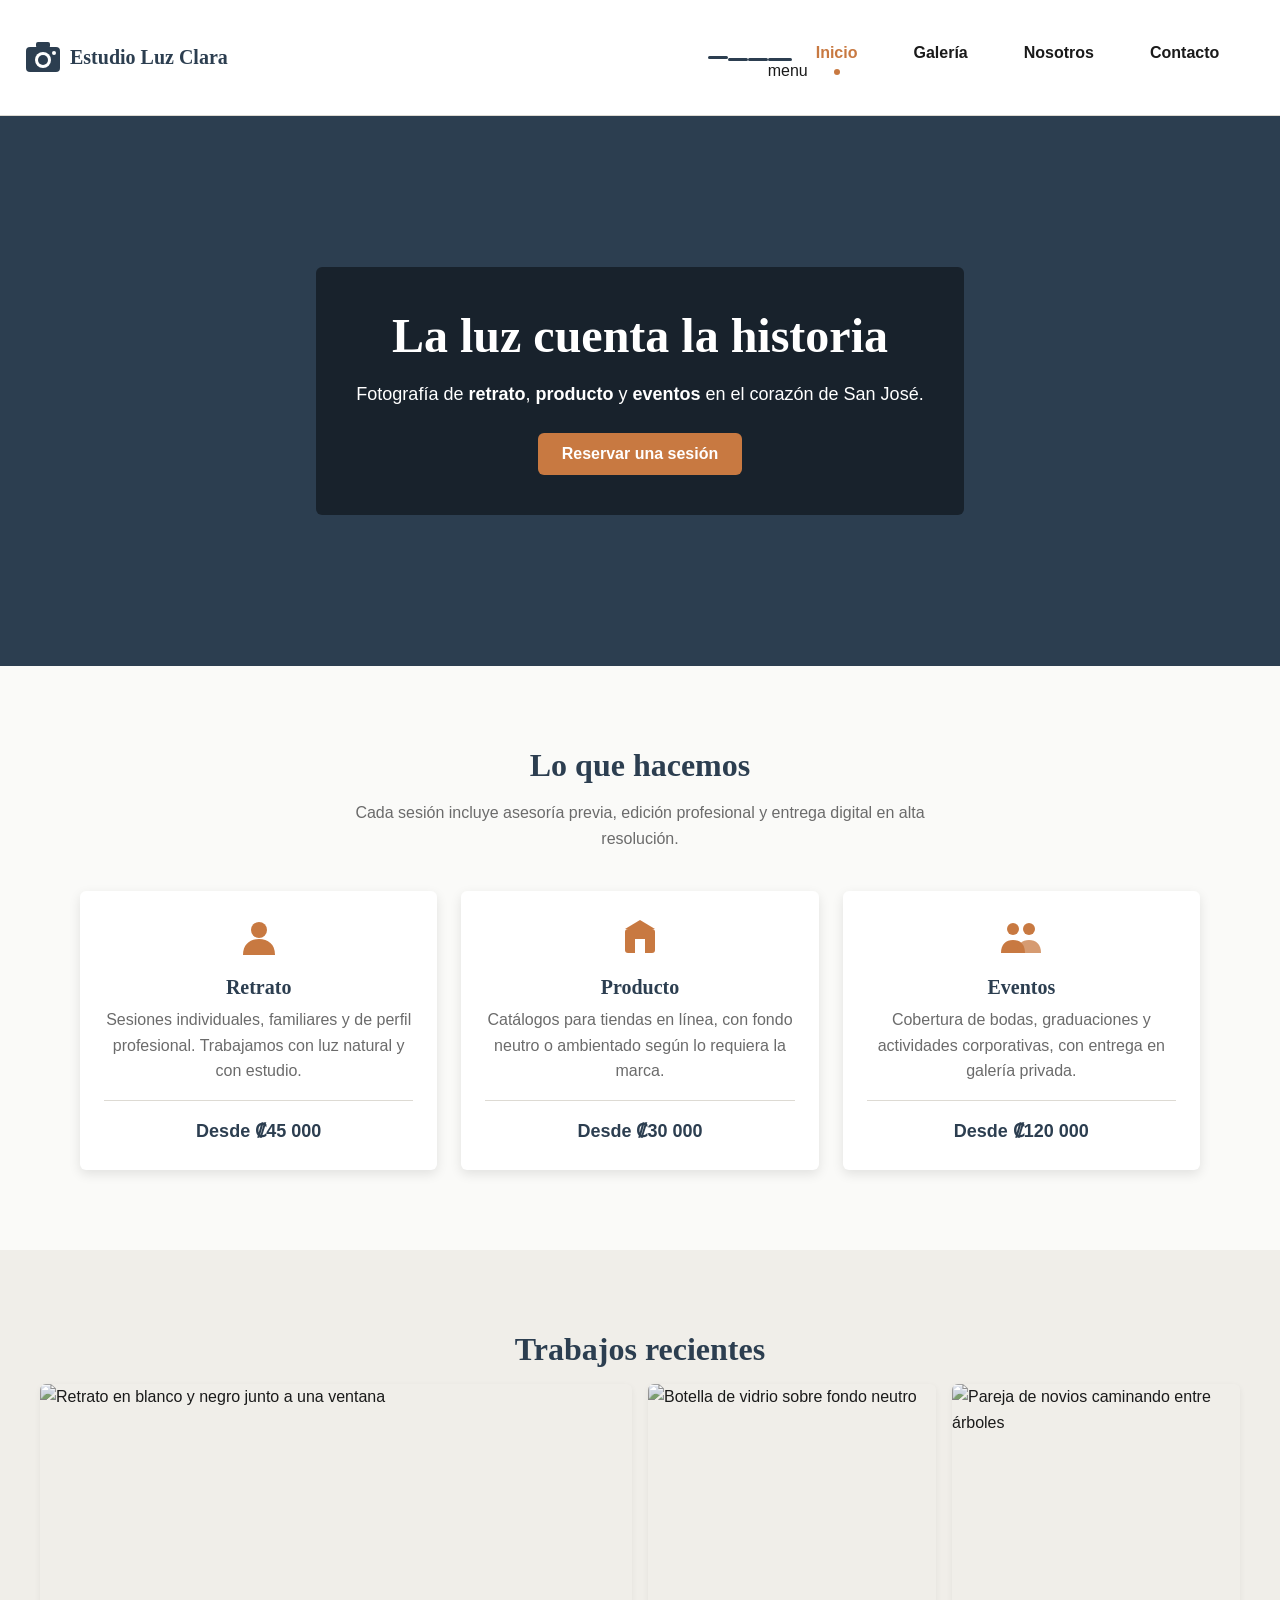
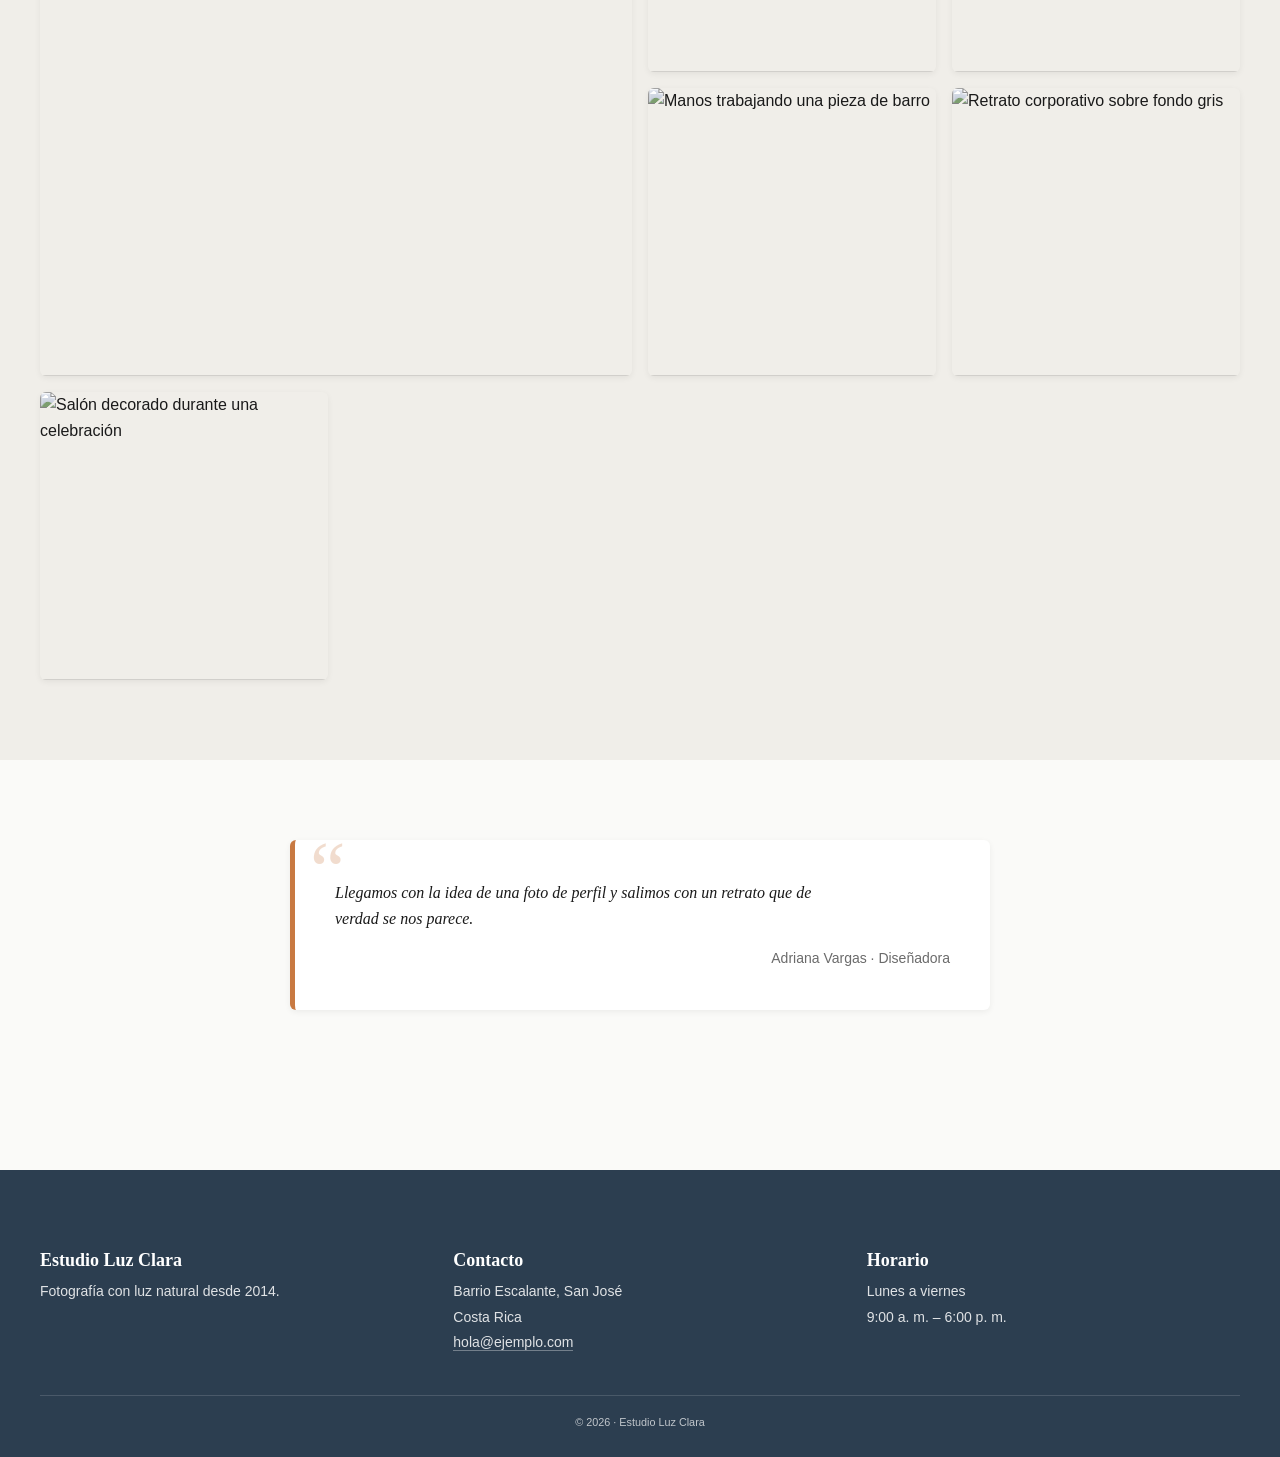
==== commit 94466e6b: "Se agrega Mostly Fluid en galeria" ====
--- a/unidad-04-responsivo/luz-clara/index.html
+++ b/unidad-04-responsivo/luz-clara/index.html
@@ -194,6 +194,16 @@
 
       </div>
     </section>
+    <section>
+      <figure class="galeria-pieza">
+         <source media="(min-width:1024)" srcset="recursos/foto06-grande">
+         <source media="(min-width:400)" srcset="recursos/foto06-grande">
+          <source src="recursos/estudio-fotografico.mp4" alt="Salón decorado durante una celebración"
+               width="600" height="600">
+          <figcaption class="galeria-pie">Evento corporativo</figcaption>
+        </figure>
+    </section>
+
 
     <!-- TESTIMONIO · aquí se practica la cita y el pseudo-elemento -->
     <section id="testimonio" class="seccion">
--- a/unidad-04-responsivo/luz-clara/css/estilos.css
+++ b/unidad-04-responsivo/luz-clara/css/estilos.css
@@ -640,6 +640,8 @@
    No compiten: se combinan. La regla práctica del curso es usar Grid
    para el layout general y Flexbox dentro de cada zona.               */
 
+
+
 .rejilla-galeria {
   display: grid;
   /* ACTIVA GRID. Igual que Flexbox, se declara en el CONTENEDOR.      */
@@ -964,10 +966,11 @@
 
 .cita-texto {
   font-family: var(--fuente-titulo);
-  font-size: 2.2rem;
+  font-size: 1.6rem;
   font-style: italic;
-  line-height: 1.5;
+  line-height: 1.6;
   position: relative;
+
   /* Este relative levanta el texto por encima de la comilla decorativa,
      para que no quede tapado por ella.                                */
 }
@@ -976,6 +979,12 @@
   color: var(--color-suave);
   font-size: 1.4rem;
   text-align: right;
+}
+
+#testimonio p,
+.cita-texto{
+font-size:1.6rem ;
+line-height: 1.6;
 }
 
 
@@ -1308,6 +1317,17 @@
   margin-bottom: 0;
 }
 
+/*LOS CINCO PATRONES*/
+/*SON LAS CINCO FORMAS EN QUE UN DISEÑO PUEDE REORGANIZARSE AL CAMBIAR EL ANCHO*/
+/*1.MOSTLY FLUID. UNA REJILLA QUE SE ENCOGE Y AL LLEGAR AL MINIMO SUS ELEMENTOS BAJAN DE LÌNEA MÀS EN PANTALLA GRANDE SE DETIENE Y SE CENTRA.*/
+
+/*2.COLUMN DROP, COLUMNAS QUE SE APILAN UNA AL LADO DE LA OTRA AL ACOSTARSE, ES LO QUE HACE FLEXBOX CON FLEX-WRAP:WRAP*/
+
+/*3.LAYOUT SHISTER LAS ZONAS CAMBIAN DE POSICION, CON EL CSS, SE RESUELVE CON GRID*/
+
+/*4.Tiny Tweaks SOLO SE USAN TAMAÑOS Y ESPACIOS, LA DISPOSICION NO CAMBIA*/
+
+/*5.OFF CAMERRS*/
 
 /* 16 · MOVIMIENTO           tema de la S19
 
@@ -1997,6 +2017,29 @@
     .seccion{padding: var(--esp-xl) var(--esp-lg);}
 }
 
+@media (max-width:600px){
+  .mosaico{
+    grid-template-columns:1fr;
+    grid-auto-rows: 24rem;
+  }
+  .pieza-ancha,
+  .pieza-alta,
+  .pieza-grande{
+  grid-column: auto;
+  grid-row: auto;
+  }
+  
+}/*Adaptar mosaico con piezas de distinto tamaño*/
+
+@media (max-width:400px){
+  .mosaico{
+    max-width: 130rem;
+    margin-left: auto;
+    margin-right: auto;
+    /*Mostly Fluid no solo encoge tambièn se detiene*/
+  }
+}
+
 
 /*Base del teléfono*/
 h1 {font-size: 3.2rem;}
@@ -2085,6 +2128,47 @@
 }
 }
 
+
+@media(max-width: 767px){
+  .video-envoltorio{
+    border-radius: 0;
+  }
+}
+
+@media print{
+  .video-envoltorio{
+    display: none;
+  }
+}
+
+@media (max-width: 767px){
+  .testimonio{
+    font-size: 1.7rem;
+    max-width: 65ch;
+  .cita{
+    padding: var(--esp-lg);
+  }
+  .cita-texto{
+    font-size: 2.0rem;
+  }
+
+  }
+}
+
+@media (min-width: 1824px){
+  .testimonio{
+    font-size: 3.1rem;
+    max-width: 65ch;
+  .cita{
+    padding: var(--esp-lg);
+  }
+  .cita-texto{
+    font-size: 2.2rem;
+  }
+
+  }
+}
+
 /*MOSTRAR ENLACES*/
 main a[href^="http"]::after{
     content: "(" attr(href)")";
@@ -2142,4 +2226,14 @@
 .menu-boton:focus-within{
     outline: 0.2rem solid var(--color-acento);
     outline-offset: 0.2rem;
+}
+
+.video-envoltorio{
+  max-width: auto;
+  margin: 8rem;
+  aspect-ratio: 16/9;
+  background-color: var(--color-tinta);
+  border-radius: var(--radio);
+  overflow: hidden;
+  box-shadow: var(--sombra-2);
 }
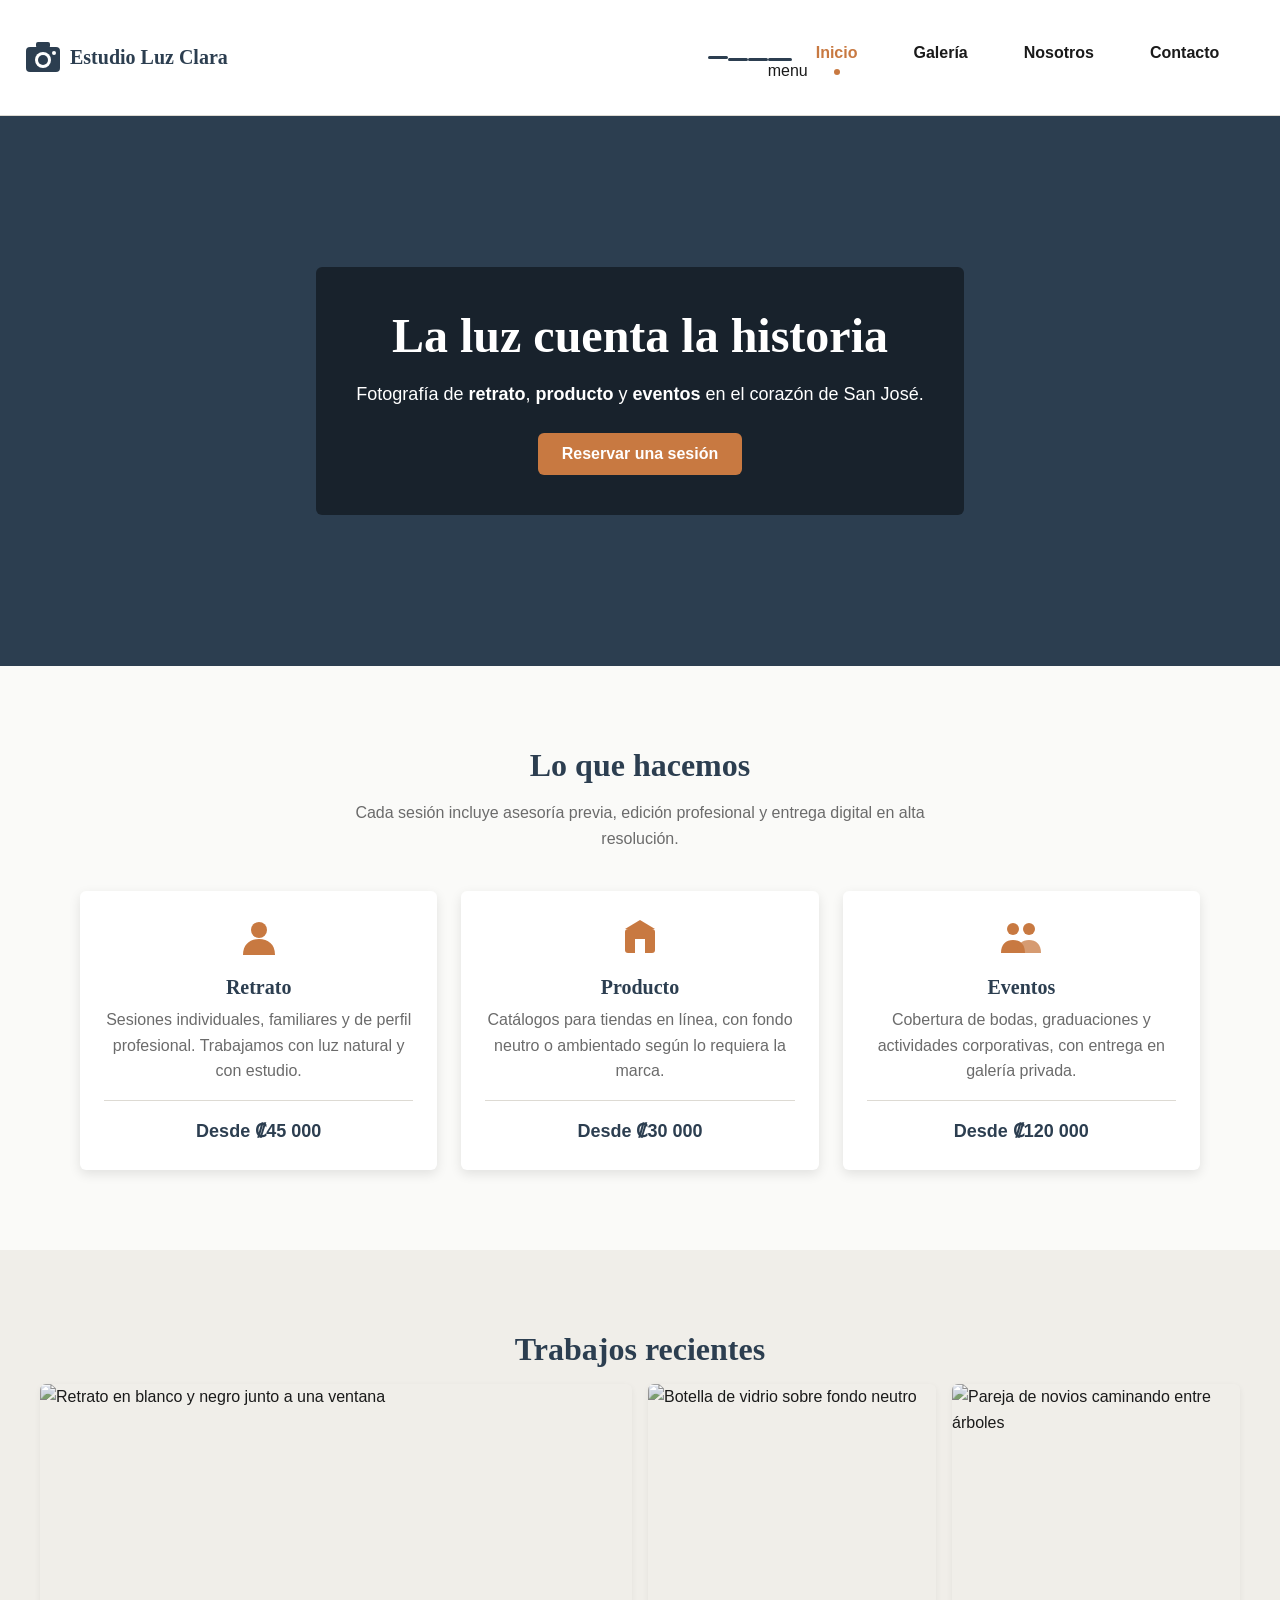
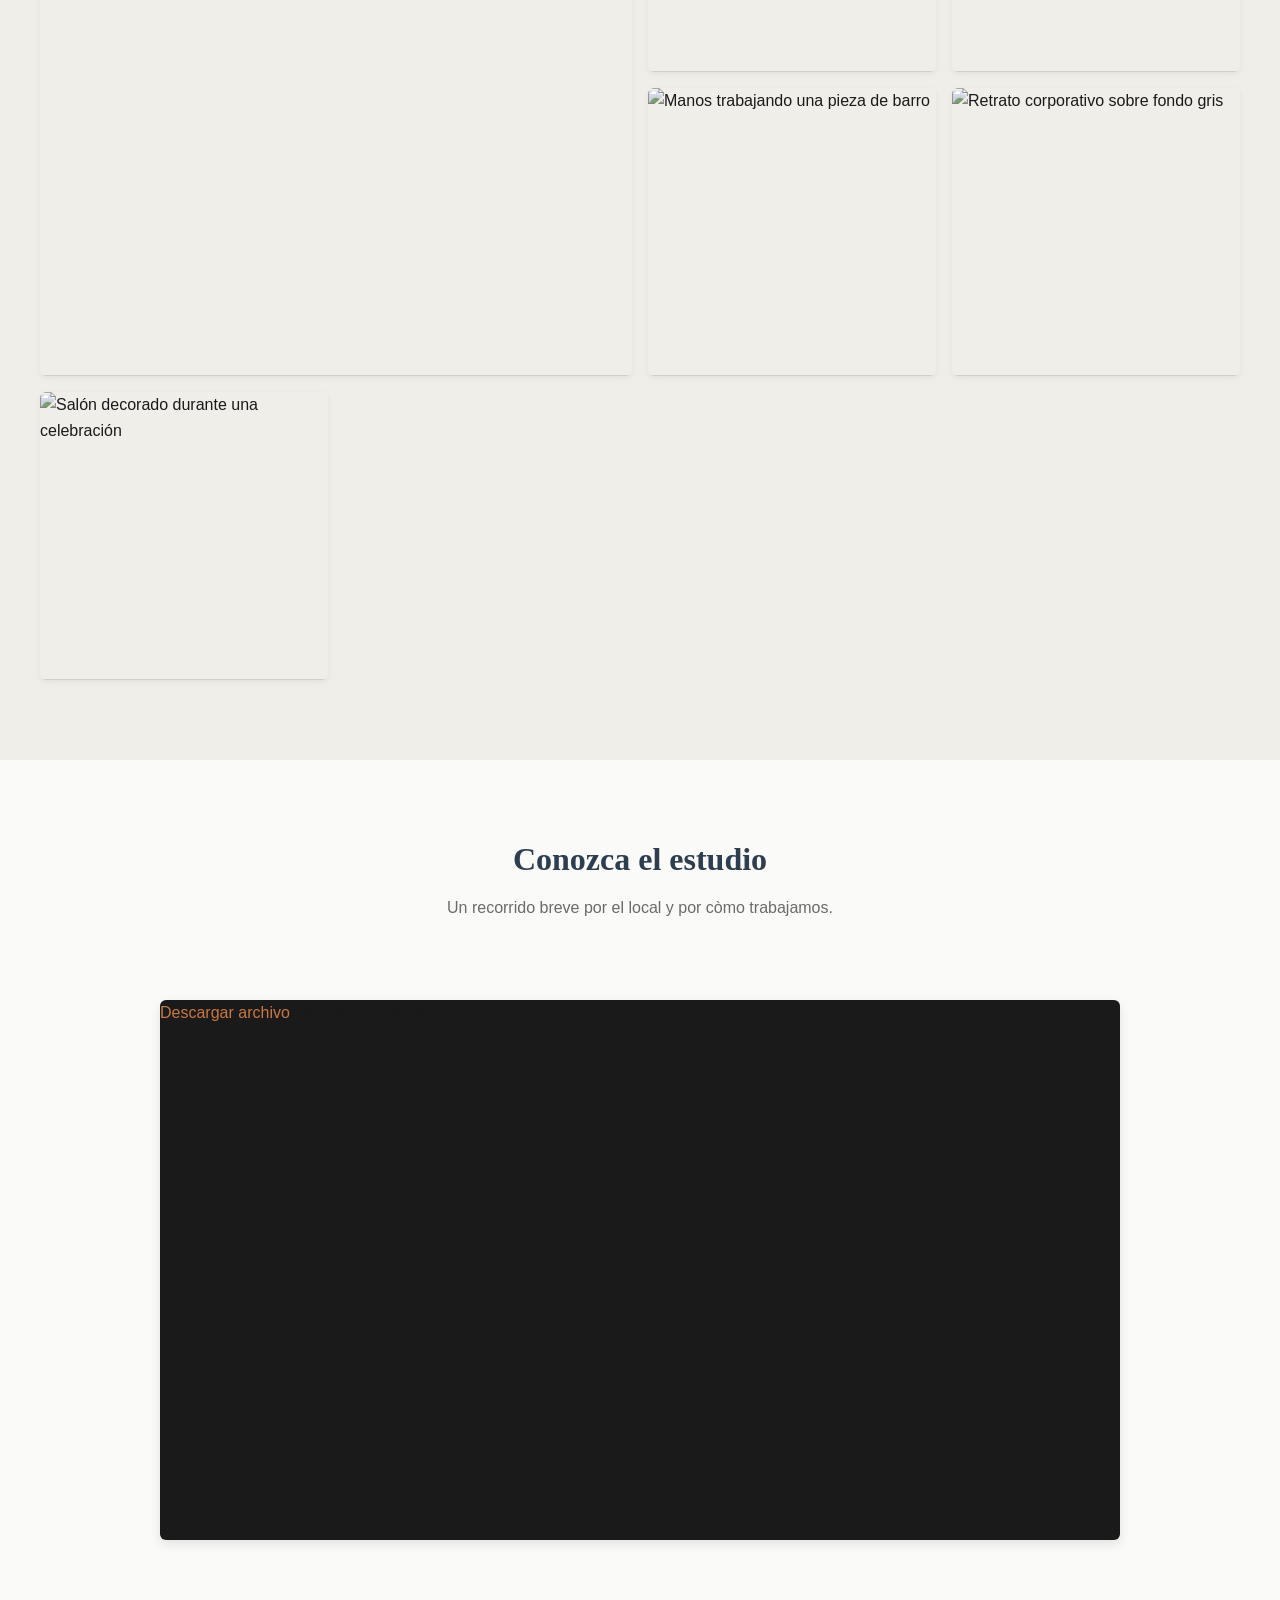
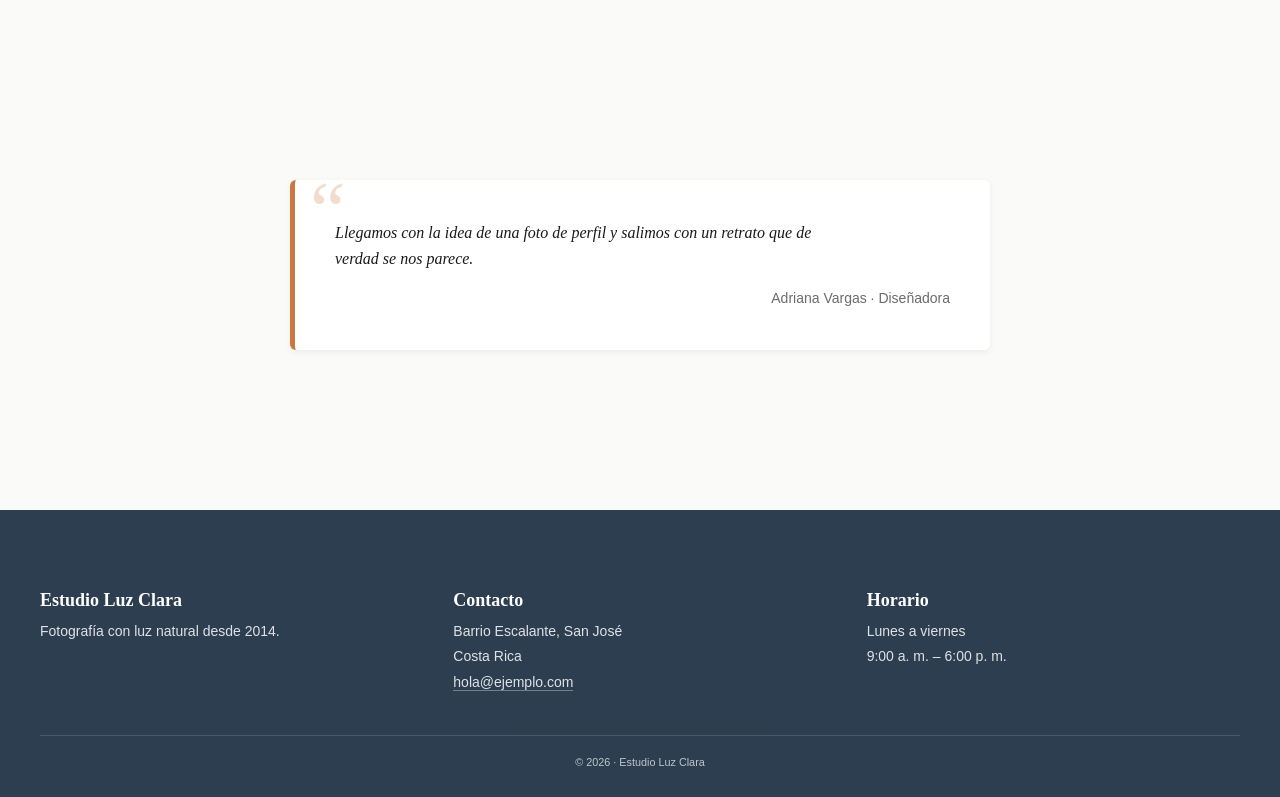
==== commit f6256ac4: "Cambios css personal" ====
--- a/unidad-04-responsivo/luz-clara/index.html
+++ b/unidad-04-responsivo/luz-clara/index.html
@@ -204,6 +204,17 @@
         </figure>
     </section>
 
+    <section id="presentacion video" class="seccion">
+      <h2 class="seccion-titulo">Conozca el estudio</h2>
+      <p class="seccion-entrada">
+        Un recorrido breve por el local y por còmo trabajamos.
+      </p>
+      <!--Preload=metadata: No descarga el video hasta que sea requerido-->
+      <div class="video-envoltorio">
+        <a href="recursos/estudio-fotografico.webm">Descargar archivo</a>
+        para verlo en su equipo
+      </div>
+    </section>
 
     <!-- TESTIMONIO · aquí se practica la cita y el pseudo-elemento -->
     <section id="testimonio" class="seccion">
--- a/unidad-04-responsivo/luz-clara/css/estilos.css
+++ b/unidad-04-responsivo/luz-clara/css/estilos.css
@@ -467,7 +467,7 @@
   /*  AQUÍ VA LA IMAGEN DE FONDO
      Descomente la línea siguiente cuando coloque el archivo en
      recursos/portada.jpg                                              */
-  background-image: url('../recursos/portada.webp');   /* <- ya activa */
+  background-image: url('../recursos/portada-grande.webp');   /* <- ya activa */
 
   background-color: var(--color-marca);
   /* Un color de respaldo, por si la imagen no carga o todavía no se
@@ -776,6 +776,69 @@
      desde abajo.                                                      */
 }
 
+.panel-control{
+  position: absolute;
+  opacity: 0;
+  width: 0.1rem;
+  height: 0.1rem;
+}
+
+.panel-lateral{
+  position: fixed;
+  top: 0;
+  left: 0;
+  height: 100vh;
+  background-color: var(--color-blanco);
+  box-shadow: var(--sombra-3);
+  padding: var(--esp-lg) var(--esp-md);
+  z-index: 200;
+  transform: translate(-100%);
+  overflow-y: auto;
+}
+
+.panel-lateral{
+  transform: translateX(-100%);
+  transition: transform 0.3s ease;
+}
+
+.panel-control:checked ~ .panel-lateral{
+transform: translateX(0);
+}
+
+/*La capa oscura de fondo*/
+
+.panel-control:checked ~ .panel-lateral::before{
+  content: '';
+  position: fixed;
+  top: 0;
+  left: 0;
+  bottom: 0;
+  background-color: rgba(0, 0, 0, 0.45);
+  z-index: -1;/*oscurece el resto de la pàgina mientras el panel està abierto*/
+}
+
+.panel-boton,
+.panel-cerrar{
+  display: inline-block;
+  padding: var(--esp-sm) var(--esp-md);
+  background-color: var(--color-marca);
+  color: var(--color-blanco);
+  border-radius: var(--radio);
+  cursor: pointer;
+  font-weight: 600;
+  font-size: 1.4rem;
+}
+
+.panel-cerrar{
+  margin-top: var(--esp--md); 
+  background-color: var(--color-fondo-alt);
+  color: var(--color-tinta);
+}
+
+.panel-boton:focus-within,
+.panel-cerrar:focus-within{
+  outline: 8.2 rem ;
+}
 
 /* 8 · EQUIPO · CSS GRID           tema de la S17 */
 
@@ -874,6 +937,18 @@
   font-style: italic;
 }
 
+/*base-telèfono-una columna.Layout sifter*/
+#historia .dos-columnas{
+  display: grid;
+  grid-template-columns: 1fr;
+  grid-template-areas: 'images'
+                       'texto';
+  gap: var(--esp--md);
+  /*Es mòvil, la imagen va a arriba, una imagen o una foto capta la atenciòn y situa el contenido antes de leer*/
+}
+
+#historia .columna-texto{grid-area: 'texto';}
+#historia .columna-imagen{grid-area: 'imagen';}
 
 /* 10 · LISTAS Y GLOSARIO           tema de la S14 */
 
@@ -1354,81 +1429,6 @@
        las demás y toda la fila temblaría.                             */
 }
 
-/*  ANIMACIÓN DE ENTRADA  */
-@keyframes aparecer {
-  /* @keyframes define un GUION con nombre. Aquí describe:
-     "empezá invisible y 20px más abajo, y terminá visible en tu sitio".
-
-     OJO: Definir la animación NO la ejecuta. Solo se activa cuando algún
-       selector la invoca con la propiedad  animation.                 */
-  from {
-    opacity: 0;
-    transform: translateY(2rem);
-  }
-  to {
-    opacity: 1;
-    transform: translateY(0);
-  }
-}
-
-.tarjeta {
-  animation: aparecer 0.6s ease-out backwards;
-  /*         nombre | duración | ritmo | relleno
-
-     backwards hace que el elemento tome el estado inicial (invisible)
-     ANTES de que empiece la animación. Sin eso, durante el retardo de
-     la regla siguiente la tarjeta se vería un instante antes de
-     desaparecer y volver a aparecer.                                  */
-}
-
-.fila-servicios .tarjeta:nth-child(1) { animation-delay: 0s; }
-.fila-servicios .tarjeta:nth-child(2) { animation-delay: 0.12s; }
-.fila-servicios .tarjeta:nth-child(3) { animation-delay: 0.24s; }
-/* OJO: EL RETARDO ESCALONADO.
-   Las tres tarjetas aparecen una tras otra en vez de todas a la vez.
-   El efecto en cascada se percibe más cuidado y cuesta tres líneas.
-
-   Usa :nth-child, la pseudo-clase de posición: (1) es la primera,
-   (2) la segunda, y así.                                              */
-
-/*  ANIMACIÓN EN BUCLE · con mucha moderación  */
-@keyframes latido {
-  0%, 100% { transform: scale(1); }
-  50%      { transform: scale(1.06); }
-  /* Con PORCENTAJES se definen varios momentos, no solo el inicio y el
-     final.
-     OJO: 0% y 100% comparten el mismo valor para que el ciclo sea
-       continuo: al terminar, el elemento está donde empezó y el ciclo
-       siguiente arranca sin salto.                                    */
-}
-
-.menu-enlace.activo::after {
-  content: '';
-  /* Un pseudo-elemento vacío que sirve solo como forma: el puntito
-     bajo el enlace de la página actual.                              */
-  display: block;
-  width: 0.6rem;
-  height: 0.6rem;
-  border-radius: 50%;
-  background-color: var(--color-acento);
-  margin: 0.3rem auto 0;
-  animation: latido 2.5s ease-in-out infinite;
-  /*                                   se repite sin fin            */
-}
-
-/* OJO: EL CRITERIO SOBRE LAS ANIMACIONES EN BUCLE
-   Una animación que nunca se detiene tiene un costo: compite por la
-   atención de quien lee, consume batería y puede resultar molesta.
-
-   Por eso se usa con moderación:
-     OK UN elemento pequeño que marca algo (este puntito)
-     NO Varios elementos animándose a la vez
-     NO Algo que la persona necesita leer con calma
-
-   En este sitio se anima UN puntito de 6px. Si se animaran las seis
-   fotos de la galería, la página resultaría agotadora.                */
-
-
 /* 18 · PÁGINA DE GALERÍA           temas de la S16 y la S17
 
    OJO: CÓMO USAR ESTE BLOQUE
@@ -2017,6 +2017,146 @@
     .seccion{padding: var(--esp-xl) var(--esp-lg);}
 }
 
+
+/*Base del teléfono*/
+h1 {font-size: 3.2rem;}
+h2 {font-size: 2.4rem;}
+h3 {font-size: 1.8rem;}
+body{font-size: 1.6rem;
+}
+
+@media (min-width:768px){
+h1 {font-size: 4.0rem;}
+h2 {font-size: 2.8rem;}
+h3 {font-size: 1.9rem;}
+}
+
+@media (min-width:1024px){
+h1 {font-size: 4.8rem;}
+h2 {font-size: 3.2rem;}
+h3 {font-size: 2.0rem;}
+}
+
+.tabla-envoltorio{
+  overflow-x:auto ;
+}
+
+@media (min-width:768px){
+    main p {max-width: 65ch;}
+.tabla th,
+.tabla td{
+    padding: var(--esp-xs);
+    font-size: 1.4rem;
+}
+ }   
+
+@media (min-width:768px){
+    main p {max-width: 65ch;}
+
+.menu a{
+    border-bottom: none;
+    display: inline-block;
+}
+}
+
+@media (min-width: 768px){
+    .menu-boton{
+        display: none;
+    }
+    .menu{
+        display: flex;
+        flex-direction: row;
+    }
+}
+
+@media (orientation: landscape) and (max-width: 500px){
+    .portada{
+        min-height: 100vh;
+        padding: var(--esp-md);
+    }
+
+    .portada-titulo{
+        font-size: 2.4rem;
+    }
+
+    .portada-bajada{
+        font-size: 1.5rem;
+    }
+}
+
+/*LAS CONSULTAS DISPONIBLES
+@media (min-width: 768px) ancho mìnimo
+@media (max-width: 768px) ancho màximo
+@media (min-heigth: 600px) alto mìnimo
+@media (orientation:portrait) vertical
+@media (orienation:landscape) horizontal
+@media print impresiòn de la pàginas
+@media (prefers-reduced-motion) preferencia de movimiento
+@media (prefers-color-sheme: dark) tema oscuro
+*/
+
+@media print{
+/*QUITAR LO QUE NO SIRVE AL IMPRIMIR*/
+.cabecera{display: none;}
+.menu-boton{display: none;}
+.pie{display: none;}
+.boton{display: none;}
+.volver-arriba{display: none;}
+.fila-etiquetas{display: none;}
+body{
+ background-color: var(--color-blanco);
+}
+
+.table .tarjeta  figure{
+    page-break-inside:avoid;
+}
+
+h1,h2,h3{
+    page-break-after:avoid;
+}
+}
+
+
+@media(max-width: 767px){
+  .video-envoltorio{
+    border-radius: 0;
+  }
+}
+
+@media print{
+  .video-envoltorio{
+    display: none;
+  }
+}
+
+@media (max-width: 767px){
+  .testimonio{
+    font-size: 1.7rem;
+    max-width: 65ch;
+  .cita{
+    padding: var(--esp-lg);
+  }
+  .cita-texto{
+    font-size: 2.0rem;
+  }
+
+  }
+}
+
+@media (min-width: 1824px){
+  .testimonio{
+    font-size: 3.1rem;
+    max-width: 65ch;
+  .cita{
+    padding: var(--esp-lg);
+  }
+  .cita-texto{
+    font-size: 2.2rem;
+  }
+
+  }
+}
+
 @media (max-width:600px){
   .mosaico{
     grid-template-columns:1fr;
@@ -2028,7 +2168,7 @@
   grid-column: auto;
   grid-row: auto;
   }
-  
+
 }/*Adaptar mosaico con piezas de distinto tamaño*/
 
 @media (max-width:400px){
@@ -2040,134 +2180,63 @@
   }
 }
 
-
-/*Base del teléfono*/
-h1 {font-size: 3.2rem;}
-h2 {font-size: 2.4rem;}
-h3 {font-size: 1.8rem;}
-body{font-size: 1.6rem;
-}
-
-@media (min-width:768px){
-h1 {font-size: 4.0rem;}
-h2 {font-size: 2.8rem;}
-h3 {font-size: 1.9rem;}
+/*Column Drop en zona de tarjetas de index.html*/
+@media (max-width:620px) and (max-width:500px){
+.tarjeta{
+  flex:1 1 calc(5deg var(--esp--md))
+}
+
+.tarjeta:last-child{
+  flex-basis: 10px;
+
+}
+}
+
+
+@media (min-width: 768px){
+#historia .dos-columnas{
+  grid-template-columns: 3fr 2fr;
+  grid-area: 'texto imagen';
+}/*La imagen cambia de lado sin encoger o bajar*/
+}
+
+/*OFF Canvas solo para pantallas pequeñas*/
+
+@media (min-width: 1200px){
+#historia .dos-columnas{
+  grid-template-columns: 3fr 4fr;
+  grid-area: 'imagen texto';
+}
 }
 
 @media (min-width:1024px){
-h1 {font-size: 4.8rem;}
-h2 {font-size: 3.2rem;}
-h3 {font-size: 2.0rem;}
-}
-
-.tabla-envoltorio{
-  overflow-x:auto ;
-}
-
-@media (min-width:768px){
-    main p {max-width: 65ch;}
-.tabla th,
-.tabla td{
-    padding: var(--esp-xs);
-    font-size: 1.4rem;
-}
- }   
-
-@media (min-width:768px){
-    main p {max-width: 65ch;}
-
-.menu a{
-    border-bottom: none;
-    display: inline-block;
-}
-}
-
-@media (min-width: 768px){
-    .menu-boton{
-        display: none;
-    }
-    .menu{
-        display: flex;
-        flex-direction: row;
-    }
-}
-
-@media (orientation: landscape) and (max-width: 500px){
-    .portada{
-        min-height: 100vh;
-        padding: var(--esp-md);
-    }
-
-    .portada-titulo{
-        font-size: 2.4rem;
-    }
-
-    .portada-bajada{
-        font-size: 1.5rem;
-    }
-}
-
-@media print{
-/*QUITAR LO QUE NO SIRVE AL IMPRIMIR*/
-.cabecera{display: none;}
-.menu-boton{display: none;}
-.pie{display: none;}
-.boton{display: none;}
-.volver-arriba{display: none;}
-.fila-etiquetas{display: none;}
-body{
- background-color: var(--color-blanco);
-}
-
-.table .tarjeta  figure{
-    page-break-inside:avoid;
-}
-
-h1,h2,h3{
-    page-break-after:avoid;
-}
-}
-
-
-@media(max-width: 767px){
-  .video-envoltorio{
-    border-radius: 0;
-  }
-}
-
-@media print{
-  .video-envoltorio{
+  .panel-boton,
+  .panel-cerrar{
     display: none;
   }
-}
-
-@media (max-width: 767px){
-  .testimonio{
-    font-size: 1.7rem;
-    max-width: 65ch;
-  .cita{
-    padding: var(--esp-lg);
+  .panel-fondo{
+    display: none;
   }
-  .cita-texto{
-    font-size: 2.0rem;
+
+  .panel-lateral{
+    position: static;
+    transform: none;
+    width: auto;
+    height: auto;
+    padding-left: 5rem;
+    z-index: auto;
   }
 
-  }
-}
-
-@media (min-width: 1824px){
-  .testimonio{
-    font-size: 3.1rem;
-    max-width: 65ch;
-  .cita{
-    padding: var(--esp-lg);
-  }
-  .cita-texto{
-    font-size: 2.2rem;
-  }
-
-  }
-}
+ #mosaico{
+  display: grid;
+  grid-template-columns: 24rem 1fr;
+  gap: var(--esp-lg);
+  align-items: center;
+ }
+}
+
+
+
 
 /*MOSTRAR ENLACES*/
 main a[href^="http"]::after{
@@ -2236,4 +2305,79 @@
   border-radius: var(--radio);
   overflow: hidden;
   box-shadow: var(--sombra-2);
-}+}
+
+/*  ANIMACIÓN DE ENTRADA  */
+@keyframes aparecer {
+  /* @keyframes define un GUION con nombre. Aquí describe:
+     "empezá invisible y 20px más abajo, y terminá visible en tu sitio".
+
+     OJO: Definir la animación NO la ejecuta. Solo se activa cuando algún
+       selector la invoca con la propiedad  animation.                 */
+  from {
+    opacity: 0;
+    transform: translateY(2rem);
+  }
+  to {
+    opacity: 1;
+    transform: translateY(0);
+  }
+}
+
+.tarjeta {
+  animation: aparecer 0.6s ease-out backwards;
+  /*         nombre | duración | ritmo | relleno
+
+     backwards hace que el elemento tome el estado inicial (invisible)
+     ANTES de que empiece la animación. Sin eso, durante el retardo de
+     la regla siguiente la tarjeta se vería un instante antes de
+     desaparecer y volver a aparecer.                                  */
+}
+
+.fila-servicios .tarjeta:nth-child(1) { animation-delay: 0s; }
+.fila-servicios .tarjeta:nth-child(2) { animation-delay: 0.12s; }
+.fila-servicios .tarjeta:nth-child(3) { animation-delay: 0.24s; }
+/* OJO: EL RETARDO ESCALONADO.
+   Las tres tarjetas aparecen una tras otra en vez de todas a la vez.
+   El efecto en cascada se percibe más cuidado y cuesta tres líneas.
+
+   Usa :nth-child, la pseudo-clase de posición: (1) es la primera,
+   (2) la segunda, y así.                                              */
+
+/*  ANIMACIÓN EN BUCLE · con mucha moderación  */
+@keyframes latido {
+  0%, 100% { transform: scale(1); }
+  50%      { transform: scale(1.06); }
+  /* Con PORCENTAJES se definen varios momentos, no solo el inicio y el
+     final.
+     OJO: 0% y 100% comparten el mismo valor para que el ciclo sea
+       continuo: al terminar, el elemento está donde empezó y el ciclo
+       siguiente arranca sin salto.                                    */
+}
+
+.menu-enlace.activo::after {
+  content: '';
+  /* Un pseudo-elemento vacío que sirve solo como forma: el puntito
+     bajo el enlace de la página actual.                              */
+  display: block;
+  width: 0.6rem;
+  height: 0.6rem;
+  border-radius: 50%;
+  background-color: var(--color-acento);
+  margin: 0.3rem auto 0;
+  animation: latido 2.5s ease-in-out infinite;
+  /*                                   se repite sin fin            */
+}
+
+/* OJO: EL CRITERIO SOBRE LAS ANIMACIONES EN BUCLE
+   Una animación que nunca se detiene tiene un costo: compite por la
+   atención de quien lee, consume batería y puede resultar molesta.
+
+   Por eso se usa con moderación:
+     OK UN elemento pequeño que marca algo (este puntito)
+     NO Varios elementos animándose a la vez
+     NO Algo que la persona necesita leer con calma
+
+   En este sitio se anima UN puntito de 6px. Si se animaran las seis
+   fotos de la galería, la página resultaría agotadora.                */
+
